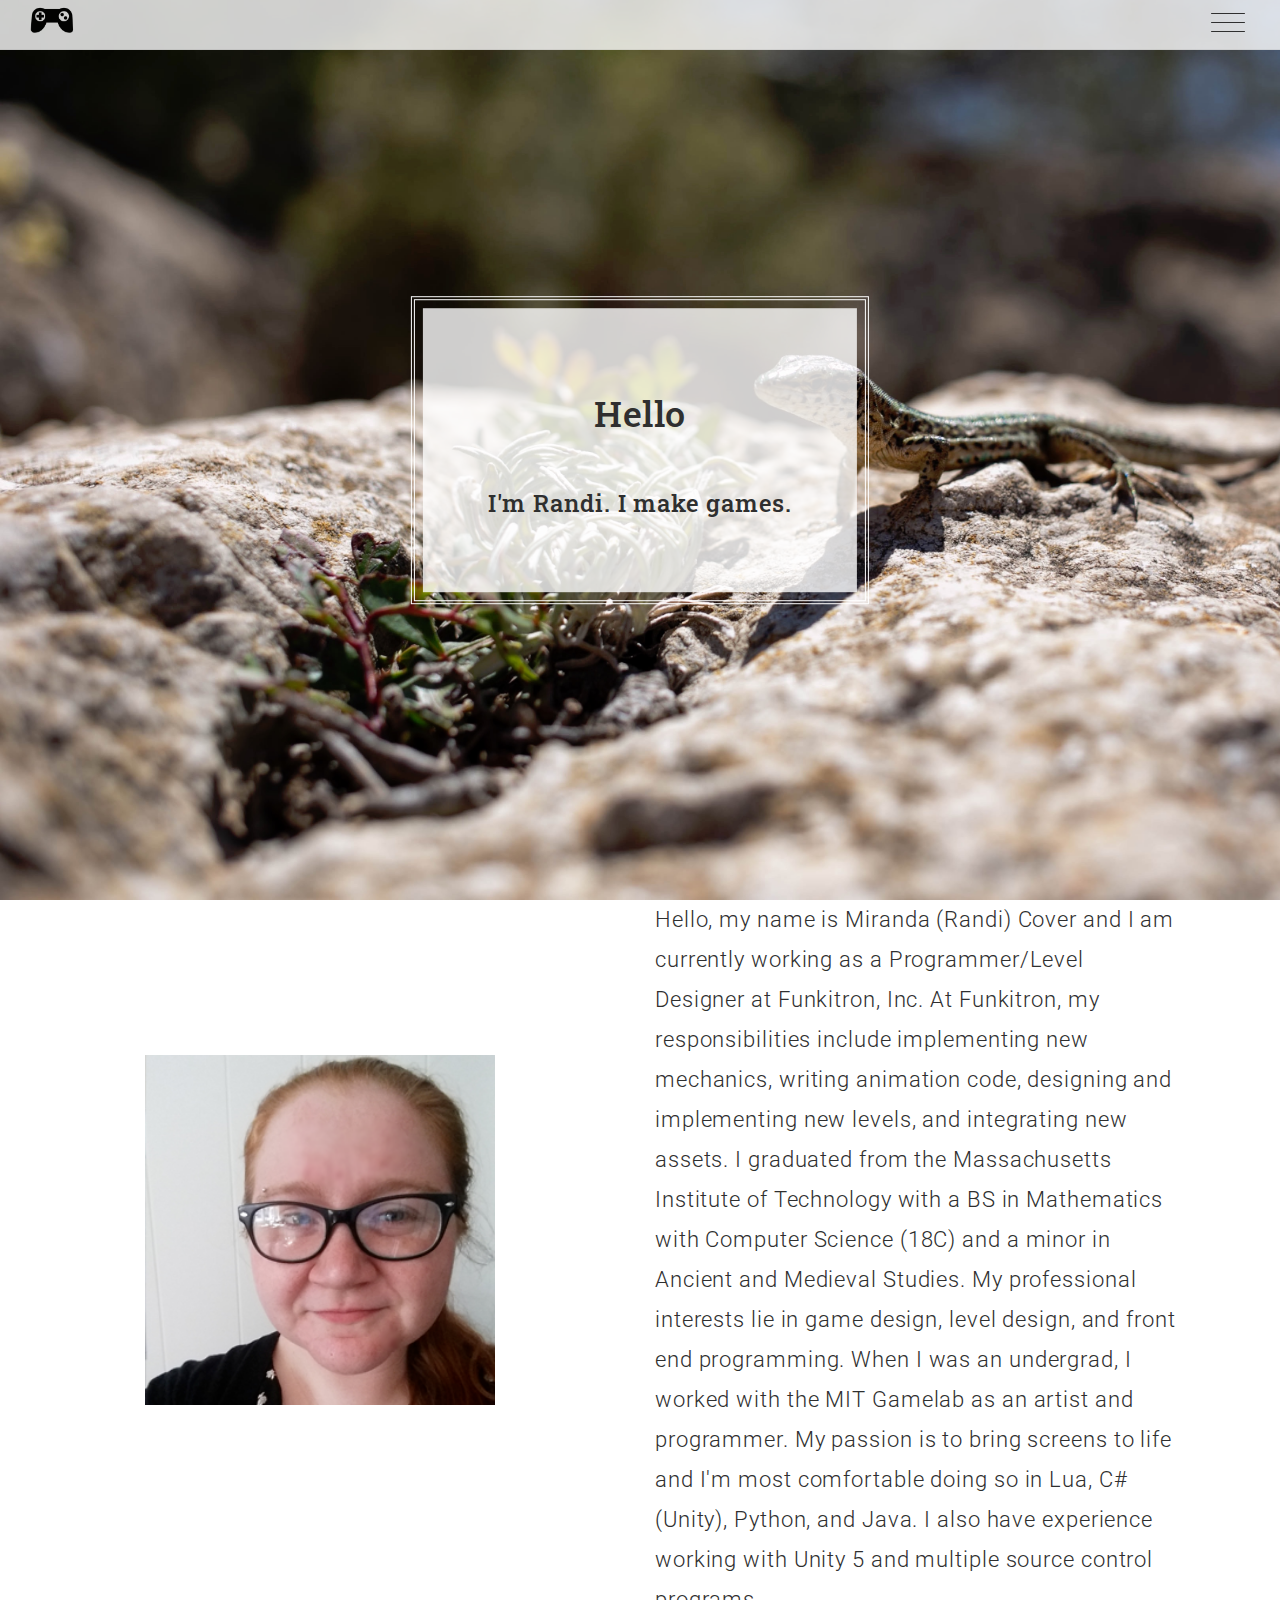
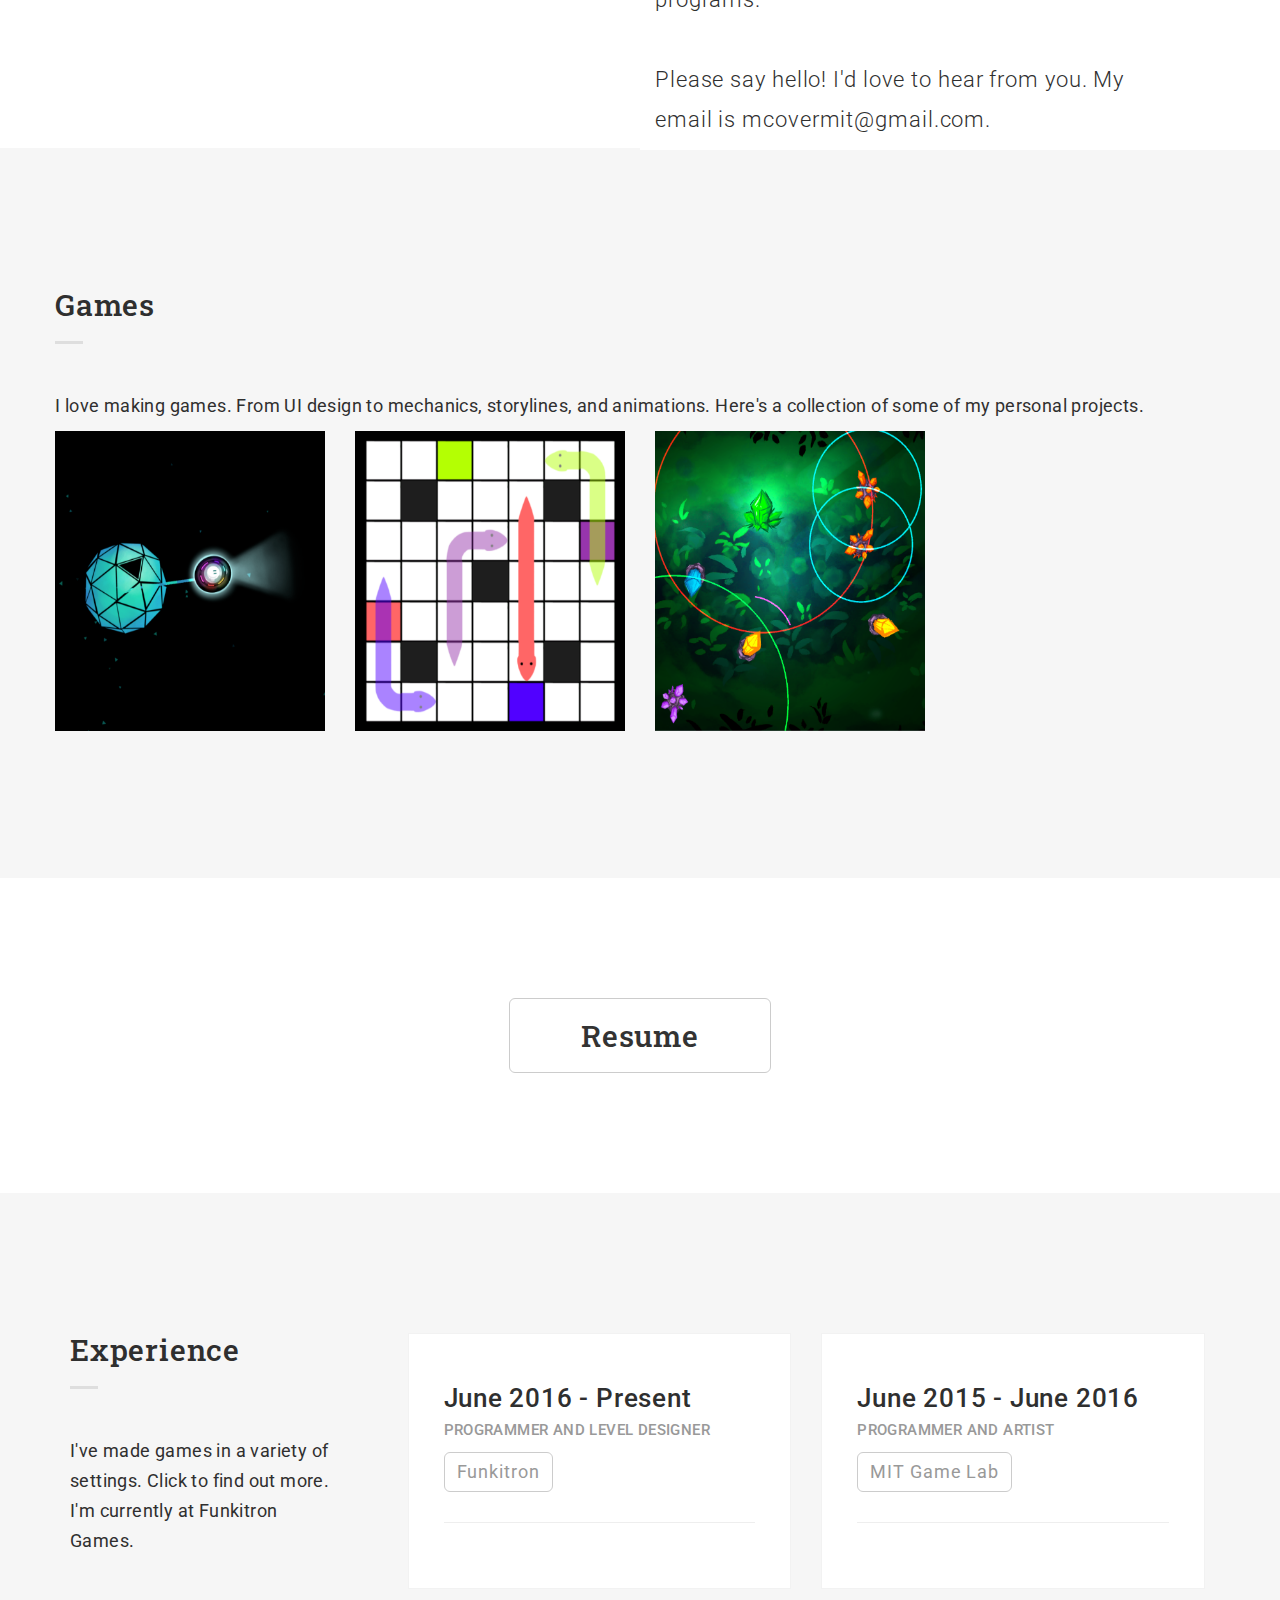
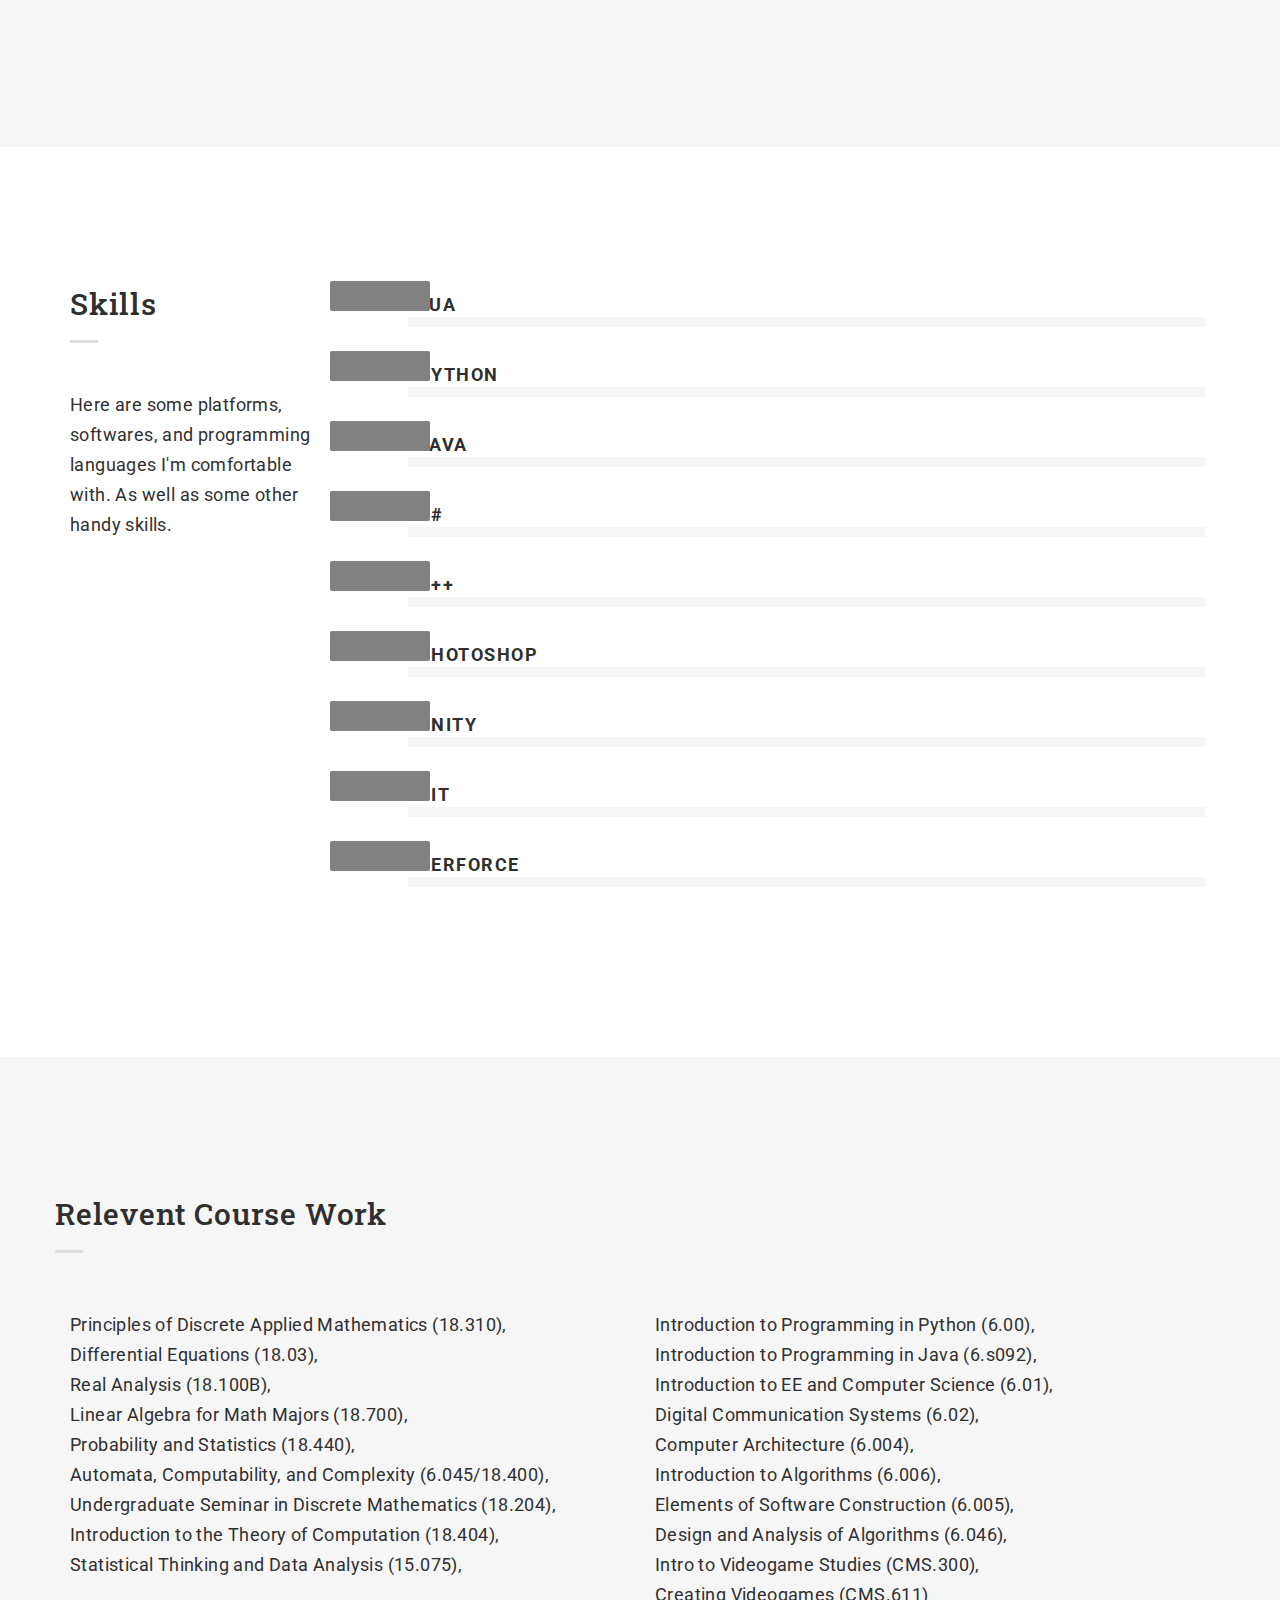
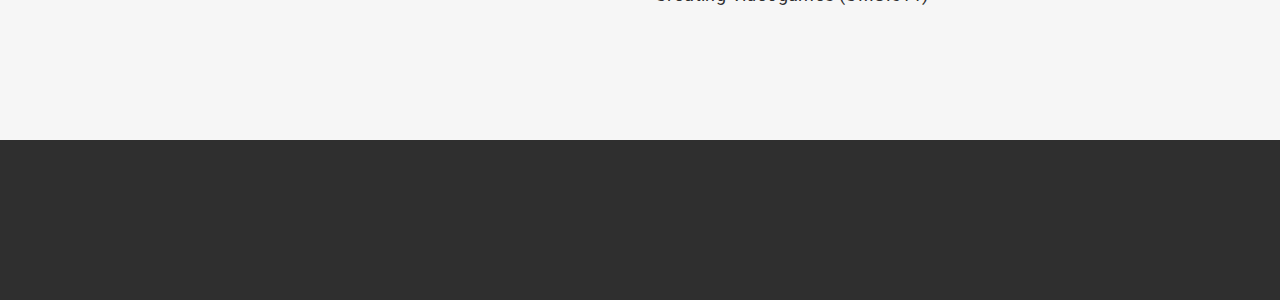
==== index.html @ ab2fb629 "added course work section" ====
<!DOCTYPE html>
<html lang="en">
<title>Miranda Cover</title>
<meta content="IE=edge" http-equiv="X-UA-Compatible">
<meta content="width=device-width, initial-scale=1" name="viewport">
<meta content="Bodo - Simple One Page Personal" name="description">
<meta content="BdgPixel" name="author">
<!--Fav-->
<link href="images/favicon.ico" rel="shortcut icon">

<!--styles-->
<link href="css/bootstrap.min.css" rel="stylesheet">
<link href="css/owl.carousel.css" rel="stylesheet">
<link href="css/owl.theme.css" rel="stylesheet">
<link href="css/magnific-popup.css" rel="stylesheet">
<link href="css/style.css" rel="stylesheet">
<link href="css/responsive.css" rel="stylesheet">

<!--fonts google-->
<link href='https://fonts.googleapis.com/css?family=Roboto+Slab:400,700' rel='stylesheet' type='text/css'>
<link href='https://fonts.googleapis.com/css?family=Roboto:400,300,500,700' rel='stylesheet' type='text/css'>


<!--[if lt IE 9]>
   <script type="text/javascript" src="js/html5shiv.min.js"></script>
   <![endif]-->
 </head>

 <body>

  <!--HEADER -->
  <div class="header">
    <div class="for-sticky">
      <!--LOGO-->
      <div class="col-md-2 col-xs-6 logo">
        <a href="index.html"><img alt="logo" class="logo-nav" src="images/logo.png"></a>
      </div>
      <!--/.LOGO END-->
    </div>
    <div class="menu-wrap">
      <nav class="menu">
        <div class="menu-list">
          <a data-scroll="" href="#home" class="active">
            Home</a>
            <a data-scroll="" href="#about">
              About</a>
              <a data-scroll="" href="#projects">
                Projects
              </a>
              <a data-scroll="" href="#resume">
                Resume</a>
                <a data-scroll="" href="#experience">
                  Experience</a>
                  <a data-scroll="" href="#skills">
                    Skills</a>
                    <a data-scroll="" href="#classes">
                    Courses</a>
                  </div>
                </nav>
                <button class="close-button" id="close-button">Close Menu</button>
              </div>
              <button class="menu-button" id="open-button">
                <span></span>
                <span></span>
                <span></span>
              </button><!--/.for-sticky-->
            </div>
            <!--/.HEADER END-->

            <!--CONTENT WRAP-->
            <div class="content-wrap">
              <!--CONTENT-->
              <div class="content">
                <!--HOME-->
                <section id="home">
                  <div class="container">
                    <div class="row">
                      <div class="wrap-hero-content">
                        <div class="hero-content">
                          <h1>Hello</h1>
                          <br>
                          <h3>I'm Randi. I make games.</h3>
                          <!-- <span class="typed"></span> -->
                        </div>
                      </div>
                    </div>
                  </div>
                </section>
                <!--/.HOME END-->

                <!--ABOUT-->
                <section id="about">

                  <div class="col-md-6 col-xs-12 no-pad">

                    <div class="bg-about vertical-container">
                      <img src="images/reza2.png" style="width:350px;height:350px;">
                    </div>

                  </div>
                  <div class="col-md-6 col-xs-12 white-col" style="padding-right: 100px">

                    <div class="bg-about vertical-container">
                      <p>Hello, my name is Miranda (Randi) Cover and I am currently working as a Programmer/Level Designer at Funkitron, Inc. At Funkitron, my responsibilities include implementing new mechanics, writing animation code, designing and implementing new levels, and integrating new assets.
                        I graduated from the Massachusetts Institute of Technology with a BS in Mathematics with Computer Science (18C) and a minor in Ancient and Medieval Studies. My professional interests lie in game design, level design, and front end programming.
                        When I was an undergrad, I worked with the MIT Gamelab as an artist and programmer. My passion is to bring screens to life and I'm most comfortable doing so in Lua, C# (Unity), Python, and Java. I also have experience working with Unity 5 and multiple source control programs.
                        <br> <br>
                        Please say hello! I'd love to hear from you.
                        My email is <a href="mailto:mcovermit@gmail.com?Subject=Hello%20again" target="_top">mcovermit@gmail.com</a>.</p>
                      </div>
                    </div>
                  </section>
                  <!--/.ABOUT END-->

                  <!--WORK-->
                  <section class="grey-bg mar-tm-10" id="projects">
                    <div class="container">
                      <div class="row">
                        <h3 class="title-small" style="font-size:30px;">
                          <span>Games</span>
                        </h3>
                        <p class="content-detail">
                          I love making games. From UI design to mechanics, storylines, and animations. Here's a collection
                          of some of my personal projects.
                        </p>
                      </div>
                      <div class="row">
                        <div class="row" align = "middle">
                          <div class="col-md-3"> <a href = "lygo.html"><img src="images/lygoThumbNail.png" style="width:300px;height:300px;"></a></div>
                          <div class="col-md-3"> <a href = "snakes.html" ><img src="images/snakesThumbNail.png" style="width:300px;height:300px;"></a></div>
                          <div class="col-md-3"><a href = "resonance.html"><img src="images/resoThumbNail.png" style="width:300px;height:300px;"></a></div>
                        </div>
                        <div class="row" align = "middle">
                          <br>
                        </div>
                      </div>
                    </div>
                  </section>
                  <!--/.WORK END-->

                  <!--SERVICES-->
                  <section class="white-bg" id="resume">
                    <div class="container">
                      <div class="row">
                        <div class="vertical-container">
                          <div class="col-md-3">
                            <a type="button" class="btn btn-default btn-lg btn-block" href="MirandaCover_Resume.pdf"><h3 class="title-small" style="margin-top:10px;font-size:30px;">Resume</h3></a>
                          </div>
                        </div>
                      </div>
                    </div>
                  </section>
                  <!--/.SERVICES END-->

                  <!--EMPLOYEMENT-->
                  <section class="grey-bg" id="experience">
                    <div class="container">
                      <div class="row">
                        <div class="col-md-3">
                          <h3 class="title-small" style="font-size:30px;">
                            <span>Experience</span>
                          </h3>
                          <p class="content-detail">
                            I've made games in a variety of settings. Click to find out more. I'm currently at Funkitron Games.
                          </p>
                        </div>
                        <div class="col-md-9 content-right">
                          <div class="row">
                            <ul class="listing-item">
                              <li>
                                <div class="col-md-6 col-sm-6">
                                  <a href="./funkitron.html">

                                    <div class="wrap-card">
                                      <div class="card">
                                        <h2 class="year">
                                          June 2016 - Present
                                        </h2>
                                        <p class="job">
                                          programmer and level designer
                                        </p>
                                        <p class="company">
                                          Funkitron
                                        </p>
                                        <hr>

                                      </div>

                                    </div>
                                  </a>

                                </div>
                              </li>

                              <li>
                                <div class="col-md-6 col-sm-6">

                                  <a href="./game-lab.html">
                                    <div class="wrap-card">
                                      <div class="card">
                                        <h2 class="year">
                                          June 2015 - June 2016
                                        </h2>
                                        <p class="job">
                                          programmer and artist
                                        </p>
                                        <p class="company">
                                          MIT Game Lab
                                        </p>
                                        <hr>

                                      </div>
                                    </div>
                                  </a>

                                </div>
                              </li>
                            </ul>

                          </div>
                        </div>
                      </div>
                    </div>
                  </section>
                  <!--/.EMPLOYEMENT END-->

                  <!--SKILLS-->
                  <section class="white-bg" id="skills">
                    <div class="container">
                      <div class="row">
                        <div class="col-md-3">
                          <h3 class="title-small" style="font-size:30px;">
                            <span>Skills</span>
                          </h3>
                          <p class="content-detail">
                            Here are some platforms, softwares, and programming languages I'm comfortable with. As well as some other handy skills.
                          </p>
                        </div>
                        <div class="col-md-9 content-right">
                          <!--SKILLST-->
                          <div class="skillst">
                            <div class="skillbar" data-percent="90%">
                              <div class="title head-sm">
                                LUA
                              </div>
                              <div class="count-bar">
                                <div class="count"></div>
                              </div>
                            </div>
                            <div class="skillbar" data-percent="90%">
                              <div class="title head-sm">
                                Python
                              </div>
                              <div class="count-bar">
                                <div class="count"></div>
                              </div>
                            </div>
                            <div class="skillbar" data-percent="70%">
                              <div class="title head-sm">
                                Java
                              </div>
                              <div class="count-bar">
                                <div class="count"></div>
                              </div>
                            </div>
                            <div class="skillbar" data-percent="70%">
                              <div class="title head-sm">
                                C#
                              </div>
                              <div class="count-bar">
                                <div class="count"></div>
                              </div>
                            </div>
                            <div class="skillbar" data-percent="50%">
                              <div class="title head-sm">
                                C++
                              </div>
                              <div class="count-bar">
                                <div class="count"></div>
                              </div>
                            </div>
                            <div class="skillbar" data-percent="50%">
                              <div class="title head-sm">
                                Photoshop
                              </div>
                              <div class="count-bar">
                                <div class="count"></div>
                              </div>
                            </div>
                            <div class="skillbar" data-percent="90%">
                              <div class="title head-sm">
                                Unity
                              </div>
                              <div class="count-bar">
                                <div class="count"></div>
                              </div>
                            </div>
                            <div class="skillbar" data-percent="60%">
                             <div class="title head-sm">
                               Git
                             </div>
                             <div class="count-bar">
                               <div class="count"></div>
                             </div>
                           </div>
                           <div class="skillbar" data-percent="80%">
                             <div class="title head-sm">
                               Perforce
                             </div>
                             <div class="count-bar">
                               <div class="count"></div>
                             </div>
                           </div>
                         </div>
                         <!--/.SKILLST END-->
                       </div>
                     </div>
                   </div>
                 </section>
                 <!--/.SKILLS END-->

                 <!--/.EDUCATION -->
                <section class="grey-bg mar-tm-10" id="classes">
                    <div class="container">
                      <div class="row">
                        

                        <h3 class="title-small" style="font-size:30px;">
                          <span>Relevent Course Work</span>
                        </h3>

                         <div class="col-md-6">
                        <p class="content-detail">
                          Principles of Discrete Applied Mathematics (18.310), 
                          <br>Differential Equations (18.03), 
                          <br>Real Analysis (18.100B), 
                          <br>Linear Algebra for Math Majors (18.700), 
                          <br>Probability and Statistics (18.440), 
                          <br>Automata, Computability, and Complexity (6.045/18.400),
                          <br>Undergraduate Seminar in Discrete Mathematics (18.204),
                          <br>Introduction to the Theory of Computation (18.404),
                          <br>Statistical Thinking and Data Analysis (15.075),
                          <br>
                        </p>
                      </div>
                        <div class="col-md-6">
                          <p class="content-detail">
                          Introduction to Programming in Python (6.00), 
                          <br>Introduction to Programming in Java (6.s092), 
                          <br>Introduction to EE and Computer Science (6.01), 
                          <br>Digital Communication Systems (6.02), 
                          <br>Computer Architecture (6.004), 
                          <br>Introduction to Algorithms (6.006),
                          <br>Elements of Software Construction (6.005), 
                          <br>Design and Analysis of Algorithms (6.046),
                          <br>Intro to Videogame Studies (CMS.300),
                          <br>Creating Videogames (CMS.611) 
                        </p>
                      </div>
                      </div>
                      
                      </div>
                  </section>
                 <!--/.EDUCATION END-->

                 <!--TESTIMONIAL-->
                         <!-- <section id="testimonial">
                           <div class="container">
                             <div class="row wrap-testimonial">
                               <div class="col-md-10 col-md-offset-1">
                                 <div class="owl-carousel">
                                   <div class="list-testimonial">
                                     <div class="content-testimonial">
                                       <h3 class="testi">
                                         “ Reza did a phenominal job setting up my a website for my product He performed the task very quickly and efficiently. We know we have the superior topical pain relief cream on the market and he has helped us communicate that message via the website he built from scratch. Thanks! ”
                                       </h3>
                                       <p class="people">
                                         Darin Cohen - Active10
                                       </p>
                                     </div>
                                   </div>
                                   <div class="list-testimonial">
                                     <div class="content-testimonial">
                                       <h3 class="testi">
                                         “ Another successful project working with Reza. He has great design skills, is very responsive and professional. Looking forward to the next opportunity to work together. ”
                                       </h3>
                                       <p class="people">
                                         Marko Milicevic
                                       </p>
                                     </div>
                                   </div>
                                   <div class="list-testimonial">
                                     <div class="content-testimonial">
                                       <h3 class="testi">
                                         “ Great designer! I like his sense of design, especially the color scheme. Quick turnaround. Look forward to work with him again. Thanks!! ”
                                       </h3>
                                       <p class="people">
                                         JK Thang
                                       </p>
                                     </div>
                                   </div>
                                 </div>
                               </div>
                             </div>
                           </div>
                           <div class="mask-testimonial"></div>
                         </section> -->
                         <!--/.TESTMONIAL END-->

                         <!-- BLOG-->
                         <!-- <section class="grey-bg" id="blog">

                       </section> -->
                       <!--/.BLOG END -->

                       <!--CONTACT-->
                         <!-- <section id="contact" class="white-bg">
                       </section> -->
                       <!--/.CONTACT END-->

                       <!--FOOTER-->
                       <footer>
                           <!-- <div class="footer-top">
                             <ul class="socials">
                               <li class="facebook">
                                 <a href="#" data-hover="Facebook">Facebook</a>
                               </li>
                               <li class="twitter">
                                 <a href="#" data-hover="Twitter">Twitter</a>
                               </li>
                               <li class="gplus">
                                 <a href="#" data-hover="Google +">Google +</a>
                               </li>
                             </ul>
                           </div> -->

                           <div class="footer-bottom">
                             <div class="container">
                               <!-- <div class="row">
                                 <a href="https://dcrazed.com/"><img src="images/logo-bottom.png" alt="crafted with love" class="center-block" /></a>
                               </div> -->
                             </div>
                           </div>
                         </footer>
                         <!--/.FOOTER-END-->

                         <!--/.CONTENT END-->
                       </div>
                       <!--/.CONTENT-WRAP END-->
                     </div>


                     <script src="js/jquery-1.9.1.min.js" type="text/javascript"></script>
                     <script src="js/jquery.appear.js" type="text/javascript"></script>
                     <script src="js/bootstrap.min.js" type="text/javascript"></script>
                     <script src="js/classie.js" type="text/javascript"></script>
                     <script src="js/owl.carousel.min.js" type="text/javascript"></script>
                     <script src="js/jquery.magnific-popup.min.js" type="text/javascript"></script>
                     <script src="js/masonry.pkgd.min.js" type="text/javascript"></script>
                     <script src="js/masonry.js" type="text/javascript"></script>
                     <script src="js/smooth-scroll.min.js" type="text/javascript"></script>
                     <script src="js/typed.js" type="text/javascript"></script>
                     <script src="js/main.js" type="text/javascript"></script>
                   </body>
                   </html>
---- css/style.css ----
/*
Template Name: Bodo - Simple One Page Personal
Author: BdgPixel
Author URI:  http://themeforest.net/user/BdgPixel
*/
/* -----------------------------------------------------------
TABLE OF CONTENTS:
--------------------------------------------------------------
1) General
2) Page Loader
3) Helper
4) Header
5) Typography
6) Hero
7) Sections
 7.a) portfolio
 7.b) service
 7.c) experience
 7.d) testimonial
 7.e) blog
 7.f) about
 7.g) contact
 7.h) footer
8) Components
 8.a) skills


-------------------------------------------------------------

------------------------------------------------------------*/
/*-----------------------------------------1) General--------------------------------------------------*/
@font-face {
  font-family: 'Glyphter';
  src: url('../fonts/Glyphter.eot');
  src: url('../fonts/Glyphter?#iefix') format('embedded-opentype'), url('../fonts/Glyphter.woff') format('woff'), url('../fonts/Glyphter.ttf') format('truetype'), url('../fonts/Glyphter.svg#Glyphter') format('svg');
  font-weight: normal;
  font-style: normal;
}
*,
*:after,
*:before {
  -webkit-box-sizing: border-box;
  -moz-box-sizing: border-box;
  -ms-box-sizing: border-box;
  box-sizing: border-box;
}
body,
html {
  left: 0;
  top: 0;
  margin: 0px;
  padding: 0px;
  overflow-x: hidden;
  font-family: 'Roboto', sans-serif;
  height: 100%;
  width: 100%;
}
body {
  color: #2f2f2f;
  font-size: 16px;
  line-height: 1.7;
  background-color: #fff;
}
a {
  color: #2f2f2f;
  text-decoration: none;
  transition: ease .6s;
  -webkit-transition: ease .6s;
  -moz-transition: ease .6s;
  -o-transition: ease .6s;
  -ms-transition: ease .6s;
}
a:hover {
  text-decoration: none;
  color: #818181;
}
a:focus {
  outline: none;
  color: #999999;
  text-decoration: none;
}
iframe {
  border: none;
  width: 100%;
}
img { max-width: 100%; }
*:focus {
  outline: none;
}

/*----------------------------------------- 2) Preloader --------------------------------------------------*/
#preloader {
  position: fixed;
  top: 0;
  left: 0;
  right: 0;
  bottom: 0;
  background-color: #fff;
  z-index: 999999;
}
#status {
  width: 200px;
  height: 200px;
  position: absolute;
  left: 50%;
  top: 50%;
  background-image: url(../images/loader.gif);
  background-repeat: no-repeat;
  background-position: center center;
  text-align: center;
  margin: -40px 0 0 -100px;
}
#status img {
  text-align: center;
  margin-top: -80px;
}

/*----------------------------------------- 3) Helper --------------------------------------------------*/
.no-pad {padding: 0 !important; margin: 0 !important;}
.pad-80 {padding-top: 80px;}
.mar-t-50{margin-top: 50px !important;}
.mar-tm-10{ margin-top: -10px;}

.white-col{
  background: #ffffff;
  padding: none;
}

/*---- span -----*/
.title-small span { position: relative;}
.title-small span:after {
  content: "";
  position: absolute;
  bottom: -20px;
  height: 3px;
  background: #DEDEDE;
  width: 28px;
  left: 0;
}
.title-small-center span {position: relative;}
.title-small-center span:after {
  content: "";
  display: block;
  margin: 0 auto;
  margin-top: 20px;
  height: 3px;
  background: #DEDEDE;
  width: 28px;
  left: 0;
}
/*----- background ------*/
.grey-bg {
  background: #f6f6f6;
  padding: 120px 0;
  display: block;
}
.white-bg {
  background: #ffffff;
  padding: 120px 0;
  display: block;
}
/*-------- content --------*/
.content-detail {
  font-weight: 400;
  margin-top: 70px;
  line-height: 30px;
  font-size: 18px;
  letter-spacing: 0.4px;
}
.content-details {
  font-weight: 400;
  margin-top: 40px;
  line-height: 30px;
  font-size: 14px;
}
.pad-bottom {
  padding-bottom: 80px;
}
.text-detail {
  margin-top: 30px;
  color: #5f5f5f;
}

.listing-item{
  list-style: none;
  display: inline-block;
  width: 100%;
  padding: 0;
  margin: 0;
}

/*----------------------------------------- 4) Header --------------------------------------------------*/
.header {
  width: 100%;
  z-index: 9999;
}
.for-sticky {
  position: fixed;
  z-index: -1;
  bottom: 0;
  width: 100%;
  height: 50px;
  opacity: 0.8;
  z-index: 1;
  top: 0;
  left: 0;
  border-bottom: 1px solid #f1f1f1;
  display: block;
  padding: 0px 15px 5px 15px;
  background: #ffffff;
  -webkit-transition: all 0.3s;
  -moz-transition: all 0.3s;
  -ms-transition: all 0.3s;
  -o-transition: all 0.3s;
  transition: all 0.3s;
}
.logo-nav {
  padding: 6px 0 10px 0;
  -webkit-transition: all 0.3s;
  -moz-transition: all 0.3s;
  -ms-transition: all 0.3s;
  -o-transition: all 0.3s;
  transition: all 0.3s;
  width: 45px;
  display: block;
}
.opacity-nav {
  opacity: 0.8;
  z-index: 2;
}
/*----------- panel ----------*/
.content-wrap {
  -webkit-overflow-scrolling: touch;
  height: 100%;
  width: 100%;
}
.content {
  position: absolute;
  width: 100%;
  height: 100%;
}
.content::before {
  position: fixed;
  top: 0;
  left: 0;
  z-index: 10;
  width: 100%;
  height: 100%;
  background: rgba(0, 0, 0, 0.3);
  content: '';
  opacity: 0;
  -webkit-transform: translate3d(100%, 0, 0);
  transform: translate3d(100%, 0, 0);
  -webkit-transition: opacity 0.4s, -webkit-transform 0s 0.4s;
  transition: opacity 0.4s, transform 0s 0.4s;
  -webkit-transition-timing-function: cubic-bezier(0.7, 0, 0.3, 1);
  transition-timing-function: cubic-bezier(0.7, 0, 0.3, 1);
}
/* Menu Button */
.menu-button {
  width: 34px;
  height: 45px;
  position: fixed;
  right: 0;
  margin-top: 13px;
  margin-right: 35px;
  z-index: 1000;
  padding: 0;
  cursor: pointer;
  background: transparent;
  border: none;
}
.menu-button span {
  display: block;
  position: absolute;
  height: 1px;
  width: 100%;
  background: #2f2f2f;
  border-radius: 9px;
  opacity: 1;
  left: 0;
}
.menu-button span:nth-child(1) {top: 0px;}

.menu-button span:nth-child(2) {top: 9px;}

.menu-button span:nth-child(3) {top: 18px;}
.menu-button:hover {opacity: 0.6;}
/* Close Button */
.close-button {
  width: 1em;
  height: 1em;
  position: absolute;
  right: 1em;
  top: 1em;
  overflow: hidden;
  text-indent: 1em;
  font-size: 0.75em;
  border: none;
  background: transparent;
  color: transparent;
}
.close-button::before,
.close-button::after {
  content: '';
  position: absolute;
  width: 3px;
  height: 100%;
  top: 0;
  left: 50%;
  background: #bdc3c7;
}
.close-button::before {
  -webkit-transform: rotate(45deg);
  transform: rotate(45deg);
}
.close-button::after {
  -webkit-transform: rotate(-45deg);
  transform: rotate(-45deg);
}
/* Menu */
.menu-wrap {
  position: fixed;
  z-index: 1001;
  width: 300px;
  height: 100%;
  right: 0;
  float: right;
  background: #2f2f2f;
  padding: 2.5em 1.5em 0;
  -webkit-transform: translate3d(300px, 0, 0);
  transform: translate3d(300px, 0, 0);
  -webkit-transition: -webkit-transform 0.4s;
  transition: transform 0.4s;
  -webkit-transition-timing-function: cubic-bezier(0.7, 0, 0.3, 1);
  transition-timing-function: cubic-bezier(0.7, 0, 0.3, 1);
}
.menu,
.menu-list {
  height: 100%;     
  overflow-x: hidden;
  overflow: hidden !important;
}
.menu-list {
  -webkit-transform: translate3d(0, 100%, 0);
  transform: translate3d(0, 100%, 0);
}
.menu-list a {
  display: block;
  padding: 1em 0;
  margin: 10px 10px 10px 20px;
  justify-content: center; 
  align-text:center; 
  font-size:20px;
  -webkit-transform: translate3d(0, 500px, 0);
  transform: translate3d(0, 500px, 0);
  color: #a5a5a5;
  position: relative;
}

.menu-list a:hover, .menu-list a:active span {color: #ffffff;}
.menu-list,
.menu-list a {
  -webkit-transition: -webkit-transform 0s 0.4s;
  transition: transform 0s 0.4s;
  -webkit-transition-timing-function: cubic-bezier(0.7, 0, 0.3, 1);
  transition-timing-function: cubic-bezier(0.7, 0, 0.3, 1);
}
.menu a:nth-child(2) {
  -webkit-transform: translate3d(0, 1000px, 0);
  transform: translate3d(0, 1000px, 0);
}
.menu-list a:nth-child(3) {
  -webkit-transform: translate3d(0, 1500px, 0);
  transform: translate3d(0, 1500px, 0);
}
.menu-list a:nth-child(4) {
  -webkit-transform: translate3d(0, 2000px, 0);
  transform: translate3d(0, 2000px, 0);
}
.menu-list a:nth-child(5) {
  -webkit-transform: translate3d(0, 2500px, 0);
  transform: translate3d(0, 2500px, 0);
}
.menu-list a:nth-child(6) {
  -webkit-transform: translate3d(0, 3000px, 0);
  transform: translate3d(0, 3000px, 0);
}
.menu-list a span:nth-last-child(1){
  margin-bottom: 100px;
}
.menu-list a.active {
  color: #ffffff !important;
}
.menu-list a.active span:before{
  width: 100%;
}

/* Shown menu */
.show-menu .menu-wrap {
  -webkit-transform: translate3d(0, 0, 0);
  transform: translate3d(0, 0, 0);
  -webkit-transition: -webkit-transform 0.8s;
  transition: transform 0.8s;
  -webkit-transition-timing-function: cubic-bezier(0.7, 0, 0.3, 1);
  transition-timing-function: cubic-bezier(0.7, 0, 0.3, 1);
}
.show-menu .menu-list,
.show-menu .menu-list a {
  -webkit-transform: translate3d(0, 0, 0);
  transform: translate3d(0, 0, 0);
  -webkit-transition: -webkit-transform 0.8s;
  transition: transform 0.8s;
  -webkit-transition-timing-function: cubic-bezier(0.7, 0, 0.3, 1);
  transition-timing-function: cubic-bezier(0.7, 0, 0.3, 1);
}
.show-menu .menu-list a {
  -webkit-transition-duration: 0.9s;
  transition-duration: 0.9s;
}
.show-menu .content::before {
  opacity: 1;
  -webkit-transition: opacity 0.8s;
  transition: opacity 0.8s;
  -webkit-transition-timing-function: cubic-bezier(0.7, 0, 0.3, 1);
  transition-timing-function: cubic-bezier(0.7, 0, 0.3, 1);
  -webkit-transform: translate3d(0, 0, 0);
  transform: translate3d(0, 0, 0);
}

/*----------------------------------------- 5) Typography --------------------------------------------------*/
h1,
h2,
h3,
h4,
h5 {
  letter-spacing: 0.8px;
  font-family: 'Roboto Slab', serif;
}
p {
  letter-spacing: 0.9px;
  font-size: 22px;
  line-height: 40px;
  font-weight: 300;
}
#home h1 {
  line-height: 40px;
  letter-spacing: 0.6px;
}
#home .typed {
  font-weight: 400;
  font-size: 16px;
  line-height: 26px;
  letter-spacing: 1.5px;
  margin: 0 auto;
  opacity: 0.6;
}
.year {
  font-size: 26px;
  font-weight: 500;
  margin-bottom: 10px;
  font-family: 'Roboto', sans-serif;
}
.job {
  font-size: 15px;
  font-weight: 500;
  line-height: 14px;
  letter-spacing: 0.4px;
  text-transform: uppercase;
  color: #999999;
}
.company {
  font-size: 18px;
  line-height: 18px;
  border: 1px solid #cccccc;
  color: #999999;
  padding:10px 12px;
  border-radius: 6px;
  display: inline-block;
  margin-top: 5px;
  font-weight: 400;

}

/*----------------------------------------- 6) Hero --------------------------------------------------*/
#home {
  background: url('../images/hero1.jpeg');
  -webkit-background-size: cover;
  -moz-background-size: cover;
  -o-background-size: cover;
  background-size: cover;
  min-width: 100%;
  min-height: 100%;
  height: 100%;
  width: 100%;
  display: block;
}
.wrap-hero-content{
  width: 100%;
  height: 100%;
  position: absolute;
  top: 0;
  left: 0;
}
.hero-content{
  position: absolute;
  text-align: center;
  min-width: 300px;
  left: 50%;
  top: 50%;
  padding: 65px;
  background: rgba(255, 255, 255, 0.8);
  outline: 4px double #FFFFFF;
  outline-offset: 8px;
  -webkit-transform: translateX(-50%) translateY(-50%);
  transform: translateX(-50%) translateY(-50%);
}

/*mouse*/
.mouse-icon {
  position: absolute;
  border: 2px solid #2f2f2f;
  background: #ffffff;
  opacity: 0.8;
  border-radius: 13px;
  height: 40px;
  width: 30px;
  margin: 0 auto;
  display: block;
  left: 0;
  right: 0;
  bottom: 30px;
  z-index: 100;
}

.mouse-icon .scroll {
  -webkit-animation-name: scrolling;
  -webkit-animation-duration: 1s;
  -webkit-animation-timing-function: linear;
  -webkit-animation-delay: 0s;
  -webkit-animation-iteration-count: infinite;
  -webkit-animation-play-state: running;
  animation-name: scrolling;
  animation-duration: 1s;
  animation-timing-function: linear;
  animation-delay: 0s;
  animation-iteration-count: infinite;
  animation-play-state: running;
}
.mouse-icon .scroll {
  position: relative;
  border-radius: 10px;
  background: #2f2f2f;
  width: 4px;
  height: 8px;
  top: 4px;
  margin-left: auto;
  margin-right: auto;
}

@-webkit-keyframes scrolling  {
  0%   { top:2px;  opacity: 0;}
  30%  { top:8px; opacity: 1;}
  100% { top:16px; opacity: 0;}
}

@keyframes scrolling  {
  0%   { top:2px;  opacity: 0;}
  30%  { top:8px; opacity: 1;}
  100% { top:16px; opacity: 0;}
}


/*----- typed effect ---*/
.typed-cursor{ opacity: 0;}


/*----------------------------------------- 7) Sections --------------------------------------------------*/
/*---------- a. portfolio -----------*/
ul.portfolio-image {
  list-style: none;
  position: relative;
  width: 100%;
  padding: 0;
  margin: 0;
}
ul.portfolio-image li {
  float: left;
  display: block;
  list-style: none;
  position: relative;
  display: inline-block;
  overflow: hidden;
  padding-top: 46%;
}
ul.portfolio-image li:hover {
  cursor: pointer;
}
ul.portfolio-image li:hover img {
  -webkit-filter: grayscale(20%);
  transform: scale(1.15);
}
ul.portfolio-image li:hover .image-bg {opacity: 1;}
ul.portfolio-image li:hover .description-wrap {
  background: rgba(186, 186, 186, 0.6);
}
ul.portfolio-image li img {
  position: absolute;
  width: 100%;
  height: 100%;
  left: 0;
  top: 0;
  -webkit-filter: grayscale(100%);
  transition: filter, transform, 0.5s;
}
ul.portfolio-image li .decription-wrap {
  position: absolute;
  width: 100%;
  height: 100%;
  top: 0;
  left: 0;
  background: rgba(242, 242, 242, 0.4);
  padding: 20px;
  transition: background, 0.5s;
}
ul.portfolio-image li .image-bg {
  color: #2f2f2f;
  background: #ffffff;
  background: rgba(255, 255, 255, 0.9);
  font-size: 14px;
  text-transform: uppercase;
  width: 100%;
  height: 100%;
  display: inline-block;
  -ms-transform: translate(-50%, -50%); /* IE 9 */
  -webkit-transform: translate(-50%, -50%); /* Chrome, Safari, Opera */
  transform: translate(-50%, -50%);
  top: 50%;
  left: 50%;
  padding: 10px 0;
  position: relative;
  margin: 0 auto;
  text-align: center;
  opacity: 0;
  transition: opacity, 0.5s;
  letter-spacing: 1.5px;
  font-weight: 300;
  color: transparent;
}
ul.portfolio-image li .desc{
  position: absolute;
  z-index: 1;
  top: 45%;
  left: 0;
  display: table-cell;
  right: 0;
  text-align: center;
  color: #2f2f2f;
  font-size: 14px;
  font-weight: 700;
}


/*---------- b. service -----------*/
.icon-use {
  font-family: 'Glyphter';
  font-size: 30px;
  line-height: 20px;
  color: #818181;
  margin: 0;
}
.head-sm {
  font-size: 13px;
  letter-spacing: 1.5px;
  text-transform: uppercase;
  margin-top: 10px;
  margin-bottom: 20px;
  font-family: 'Roboto', sans-serif;
  font-weight: 700;
}
.text-grey {
  color: #434343;
  line-height: 26px;
  margin-bottom: 60px;
}
/*---------- c. experience -----------*/
.wrap-card {
  position: relative;
  box-shadow: 0px 0px 0px #818181;
  transition: all 0.2s ease 0s;
  -webkit-transform: translateY(0px) translateX(0px);
}
.wrap-card:before,
.wrap-card:after {
  display: inline-block;
  position: absolute;
  content: " ";
  width: 100%;
  height: 3px;
  background: #818181;
  -webkit-transform: scaleX(0);
  transition: all 0.2s ease;
}
.wrap-card:before {
  top: 0;
  left: 0;
  -webkit-transform-origin: 0 0;
}
.wrap-card:after {
  bottom: 0;
  left: 0;
  -webkit-transform-origin: 100% 0;
}
.wrap-card:hover {
  box-shadow: 20px 20px 0px #818181;
  -webkit-transform: translateY(-10px) translateX(-10px);
  transition: all 0.2s ease 0.4s;
}
.wrap-card:hover:after,
.wrap-card:hover:before {
  -webkit-transform: scaleX(1);
}
.card {
  background: #ffffff;
  padding: 30px 35px 45px 35px;
  margin-bottom: 30px;
  border: 1px solid rgba(129, 129, 129, 0.1);
}
.card:before,
.card:after {
  display: inline-block;
  position: absolute;
  content: " ";
  width: 3px;
  height: 100%;
  background: #818181;
  -webkit-transform: scaleY(0);
  transition: all 0.2s ease 0.2s;
}
.card:before {
  top: 0;
  left: 0;
  -webkit-transform-origin: 0 100%;
}
.card:after {
  top: 0;
  right: 0;
  -webkit-transform-origin: 0 0;
}
.card:hover:after,
.card:hover:before {
  -webkit-transform: scaleY(1);
}
/*---------- d. testimonial -----------*/
#testimonial {
  background-image: url(../images/testimonial-bg.jpg);
  -webkit-background-size: cover;
  -moz-background-size: cover;
  -o-background-size: cover;
  background-size: cover;
  background-repeat: no-repeat;
  position: relative;
  padding: 0;
  margin: 0;
  width: 100%;
  height: 550px;
}
.list-testimonial {
  display: block;
  width: 100%;
}
.list-testimonial .content-testimonial {
  text-align: center;
  color: #ffffff;
}
.list-testimonial .content-testimonial .testi {
  font-size: 16px;
  line-height: 46px;
  letter-spacing: 2px;
}
.list-testimonial .content-testimonial .people {
  font-size: 14px;
  margin-top: 30px;
  letter-spacing: 2px;
  color: #B7B7B7;
  font-weight: 700;
}
.mask-testimonial{
  background-color: rgba(47, 47, 47, 0.7);
  height: 100%;
  left: 0;
  position: absolute;
  top: 0;
  width: 100%;
}
.wrap-testimonial{
  z-index: 1;
  position: relative;
}
/*-------------- e. blog -------------*/
.grid {margin-top: 60px;}
.grid:after {
  content: '';
  display: block;
  clear: both;
}
.grid-item {
  width: 33.333%;
  float: left;
  top: 0px;
  left: 0px;
  overflow: hidden;
  min-height: 1px;
  padding-right: 15px;
  padding-left: 15px;
  margin-bottom: 30px;
}
.grid-item .wrap-article {
  border: 1px solid rgba(129, 129, 129, 0.1);
  background: #ffffff;
  padding: 30px 20px;
}
.grid-item .wrap-article img {
  text-align: center;
  display: block;
  margin: 0 auto;
}
.grid-item .wrap-article .img-circle {
  width: 133px;
  height: 133px;
}
.grid-item .wrap-article .fancy {
  line-height: 0.5;
  text-align: center;
  font-size: 16px;
  margin-top: 40px;
  color: #818181;
}
.grid-item .wrap-article .fancy span {
  display: inline-block;
  position: relative;
}
.grid-item .wrap-article .fancy span:before,
.grid-item .wrap-article .fancy span:after {
  content: "";
  margin-top: 1px;
  position: absolute;
  height: 5px;
  border-top: 1px solid #dedede;
  top: 0;
  width: 60%;
}
.grid-item .wrap-article .fancy span:before {
  right: 100%;
  margin-right: 5px;
}
.grid-item .wrap-article .fancy span:after {
  left: 100%;
  margin-left: 5px;
}
.grid-item .wrap-article .title {
  font-size: 16px;
  padding: 0 10px 0 10px;
  text-align: center;
  letter-spacing: 0.1;
  line-height: 26px;
  text-transform: uppercase;
  font-weight: 700;
}
.grid-item .wrap-article .title:after {
  content: "";
  display: block;
  margin: 0 auto;
  bottom: -20px;
  height: 1px;
  background: #dedede;
  width: 48px;
  left: 0;
  margin-top: 30px;
}
.grid-item .wrap-article .content-blog {
  margin-top: 30px;
  padding: 0 10px 0 10px;
  text-align: justify;
  color: #5f5f5f;
}
/*---------- f. quote -----------*/
#about{
  min-height: 650px;
  display: inline-block;
  width: 100%;
}
.bg-about {
  background: url('../images/reza.jpg');
  -webkit-background-size: cover;
  -moz-background-size: cover;
  -o-background-size: cover;
  background-size: cover;
  background-repeat: no-repeat;
  position: relative;
  padding: 0;
  margin: 0;
  min-height: 660px;
  width: 100%;
  height: 100%;
  float: left;
}
.wrap-about {
  height: 100%;
  width: 100%;
  position: relative;
  display: block;
  min-height: 480px;
}
.wrap-about .w-content{
  position: absolute;
  left: 50%;
  top: 50%;
  transform: translateX(-50%) translateY(-50%);
  -webkit-transform: translateX(-50%) translateY(-50%);
  -moz-transform: translateX(-50%) translateY(-50%);
  -ms-transform: translateX(-50%); 
}

.wrap-about .w-content td{
  font-size: 13px;
  font-weight: 300;
}
.wrap-about .w-content td.title{
  padding-right: 10px;
  font-weight: 500;
}
.wrap-about .w-content td.break{
  padding-right: 15px;
}
.wrap-about .w-content tr{
  height: 35px;
}
.wrap-about .head-about {
  font-size: 13px;
  line-height: 34px;
  letter-spacing: 0.5px;
  font-weight: 300;
}
.wrap-about .name {
  margin: 40px 0 20px 0;
  font-size: 14px;
}
/*---------- g. contact -----------*/
#contact {padding: 120px 0 200px 0;}
#contact form {
  margin-top: 25px;
}
#contact .slider-masks {
  background-color: rgba(129, 129, 129, 0.7);
  height: 100%;
  left: 0;
  position: absolute;
  top: 0;
  width: 100%;
}
#contact .group {
  position: relative;
  margin-bottom: 65px;
}
#contact input,
#contact textarea {
  font-size: 13px;
  padding: 10px 10px 10px 5px;
  display: block;
  width: 100%;
  border: none;
  border-bottom: 1px solid #2b2b2b;
  background: transparent;
  color: #969696;
  font-size: 13px;
}
#contact input:focus,
#contact textarea:focus {
  outline: none;
  border-bottom: none;
}
#contact label {
  color: #2b2b2b;
  font-size: 14px;
  font-weight: normal;
  position: absolute;
  pointer-events: none;
  left: 5px;
  top: 10px;
  transition: 0.2s ease all;
  -moz-transition: 0.2s ease all;
  -webkit-transition: 0.2s ease all;
}
#contact input:focus ~ label,
#contact input:valid ~ label,
#contact textarea:focus ~ label,
#contact textarea:valid ~ label {
  top: -25px;
  font-size: 12px;
  color: #818181;
}
#contact .bar {
  position: relative;
  display: block;
  width: 100%;
}
#contact .bar:before,
#contact .bar:after {
  content: '';
  height: 2px;
  width: 0;
  bottom: 1px;
  position: absolute;
  background: #818181;
  transition: 0.2s ease all;
  -moz-transition: 0.2s ease all;
  -webkit-transition: 0.2s ease all;
}
#contact .bar:before {
  left: 50%;
}
#contact .bar:after {
  right: 50%;
}
#contact input:focus ~ .bar:before,
#contact input:focus ~ .bar:after,
#contact textarea:focus ~ .bar:after,
#contact textarea:focus ~ .bar:before {
  width: 50%;
}
#contact .highlight {
  position: absolute;
  height: 60%;
  width: 100%;
  top: 25%;
  left: 0;
  pointer-events: none;
  opacity: 0.5;
}
#contact input:focus ~ .highlight,
#contact textarea:focus ~ .highlight {
  -webkit-animation: inputHighlighter 0.3s ease;
  -moz-animation: inputHighlighter 0.3s ease;
  animation: inputHighlighter 0.3s ease;
}
#contact input[type=submit] {
  border: 1px solid #2b2b2b !important;
  color: #2b2b2b;
  padding: 10px;
  font-weight: 700;
  letter-spacing: 0.9px;
  text-transform: uppercase;
  transition: 0.2s ease all;
  -moz-transition: 0.2s ease all;
  -webkit-transition: 0.2s ease all;
}
#contact input[type=submit]:hover {
  background: #2b2b2b;
  color: #ffffff;
}
@-webkit-keyframes inputHighlighter {
  from {
    background: #5264AE;
  }
  to {
    width: 0;
    background: transparent;
  }
}
@-moz-keyframes inputHighlighter {
  from {
    background: #818181;
  }
  to {
    width: 0;
    background: transparent;
  }
}
@keyframes inputHighlighter {
  from {
    background: #818181;
  }
  to {
    width: 0;
    background: transparent;
  }
}
/*-------------- h. footer ------------------*/
.footer-top{
  width: 100%;
  text-align: center;
  color: #cccccc;
  display: table;
}

.socials{
  width: 100%;
  margin: 0;
  padding: 0;
}

.socials * {
  box-sizing: border-box;
  -webkit-transition: all 0.35s ease;
  transition: all 0.35s ease;
}

.socials li {
  display: inline-block;
  list-style: outside none none;
  float: left;
  overflow: hidden;
  width: 33.33333%;
  font-size: 13px;
}

.socials a {
  padding: 0.3em 0.8em;
  color: rgba(255, 255, 255, 0.7);
  position: relative;
  display: inline-block;
  letter-spacing: 1px;
  margin: 0;
  text-decoration: none;
  padding: 25px 0;
  width: 100%;
}

.socials a:before,
.socials a:after {
  position: absolute;
  -webkit-transition: all 0.35s ease;
  transition: all 0.35s ease;
}

.socials a:before {
  bottom: 100%;
  display: block;
  height: 3px;
  width: 100%;
  content: "";
}

.socials a:after {
  padding: 0.3em 0.8em;
  position: absolute;
  bottom: 100%;
  left: 0;
  content: attr(data-hover);
  color: white;
  white-space: nowrap;
  width: 100%;
  padding: 25px 0;
}

.socials li:hover a,
.socials .current a {
  transform: translateY(100%);
}

.facebook{
  background: #969696;
  /*padding: 20px 0;*/
}
.facebook a:after{
  background-color: #527bbb;
}
.twitter{
  background: #ABABAB;
}
.twitter a:after{
  background-color: #77ccf1;
}
.gplus{
  background: #d8d8d8;
}
.gplus a:after{
  background: #dd4b39;
}

.footer-bottom{
  width: 100%;
  background: #2f2f2f;
  padding: 80px 0;
  color: #636363;
}


/*----------------------------------------- 8) Component --------------------------------------------------*/
/*---------------- a. Skills ----------------*/
.skillst {margin-top: 30px;}
.skillst .skillbar {
  width: 100%;
  height: 10px;
  background-color: #f6f6f6;
  position: relative;
  margin-bottom: 60px;
  padding: 2px;
  box-sizing: border-box;
}
.skillst .count-bar {
  width: 100%;
  height: 5px;
  width: 0px;
  position: relative;
}
.skillst .count-bar {background-color: #818181;}
.skillst .count-bar span{ 
  padding-top: 5px;
}
.skillst .title {
  position: absolute;
  line-height: 25px;
  top: -35px;
  left: 0;
  padding-left: 10px;
  font-size: 18px !important;
}
.skillst .count-bar .count {
  position: absolute;
  line-height: 18px;
  top: -38px;
  right: -20px;
  width: 100px;
  height: 30px;
  color: #fff;
  text-align: center;
  background-color: #2f2f2f;
  font-size: 20px !important;
  border-radius: 2px;
}
.skillst .count-bar .count span {
  position: relative;
  display: block;
}
.skillst .count-bar .count span:after {
  position: absolute;
  left: 50%;
  margin-left: -4px;
  top: 30px;
  content: "";
  border-left: 4px solid transparent;
  border-right: 4px solid transparent;
}
.skillst .count-bar .count { 
  background-color: #818181;
}
.skillst .count-bar .count span:after { 
  border-top: 10px solid #818181;
}

.flexcontainer {
   display: -webkit-flex;
   display: flex;
}

.vertical-container {
  height: inherit;
  display: -webkit-flex;
  display:         flex;
  -webkit-align-items: center;
          align-items: center;
  -webkit-justify-content: center;
          justify-content: center;
}

.horizontal-container {
  height: inherit;
  display: -webkit-flex;
  display:         flex;
  -webkit-align-items: center;
          align-items: center;
}
---- css/responsive.css ----
@media screen and (max-width: 480px){
	/*----- layout ----*/
	.grey-bg, .white-bg{
		padding: 40px 0; 
	}
	/*---- hero -----*/
	.hero-content{
		min-width: 280px; 
		padding: 25px;
	}
	.menu-wrap{width: 220px;}
	.mouse-icon{bottom: 5px;}

	/*---- portfolio -----*/
	ul.portfolio-image li{
		width: 100%;
		padding-top: 95%;
	}

	/*---- blog -----*/
	.grid-item {
    width: 100% !important;
    padding: 0;
  }

	/*---- quote -----*/
	.wrap-about{ 
		padding: 0 0 20px 0;
		min-height: 400px !important;
	}
	.wrap-about .w-content{
		left: 0;
    right: 0;
    width: 100%;
    top: 0;
    padding: 30px 0;
    transform: none;
	}


  /*------- testimonial -------*/
  #testimonial{ height: 700px;}

  .skillst {margin-top: 50px;}
}


@media screen and (max-width: 768px){
	/*------ header -----*/	
	.for-sticky{ padding: 0; }
	.logo-nav { margin-left: 0;}
	.menu-button{margin-right: 15px;}
	.ma-infinitypush-wrapper.ma-infinitypush-active-button.ma-infinitypush-button-right .ma-infinitypush-button{
		left: -65px;
	}
	.ma-infinitypush-wrapper{ width: 200px; }
	.ma-infinitypush-wrapper	ul > li{
			width: 200px;
		}

	/*------- home ------*/
	#home p {width: 100%;}

	/*----- portfolio -----*/
	.portfolio-image > li{
		width: 50%;
	}


  /*---- blog -----*/
	.grid-item {width: 50%;}

  /*------- about -------*/
  .bg-about{min-height: 520px;}
  .wrap-about{
  	min-height: 520px;
  	padding-bottom: 10%;
  	padding-left: 30px;
    padding-right: 30px;
  }
  .wrap-about	.head-quote{padding-top: 10%;}

  .content-right{ margin-top: 20px; }

  .text-grey{margin-bottom: 45px;}
  .skillst{ margin-top: 50px;}
	/*------ footer -----*/
  footer p{ text-align: center; }
  footer ul.social {
    margin-left: -40px;
    text-align: center;
	}
	footer ul.social li { 
		padding: 0px 10px 0px 10px;
	}
}

@media screen and (min-width: 1024px){
	.content-right {
	  margin-top: 20px;
	  padding: 0 20px 0 60px; 
	}
}
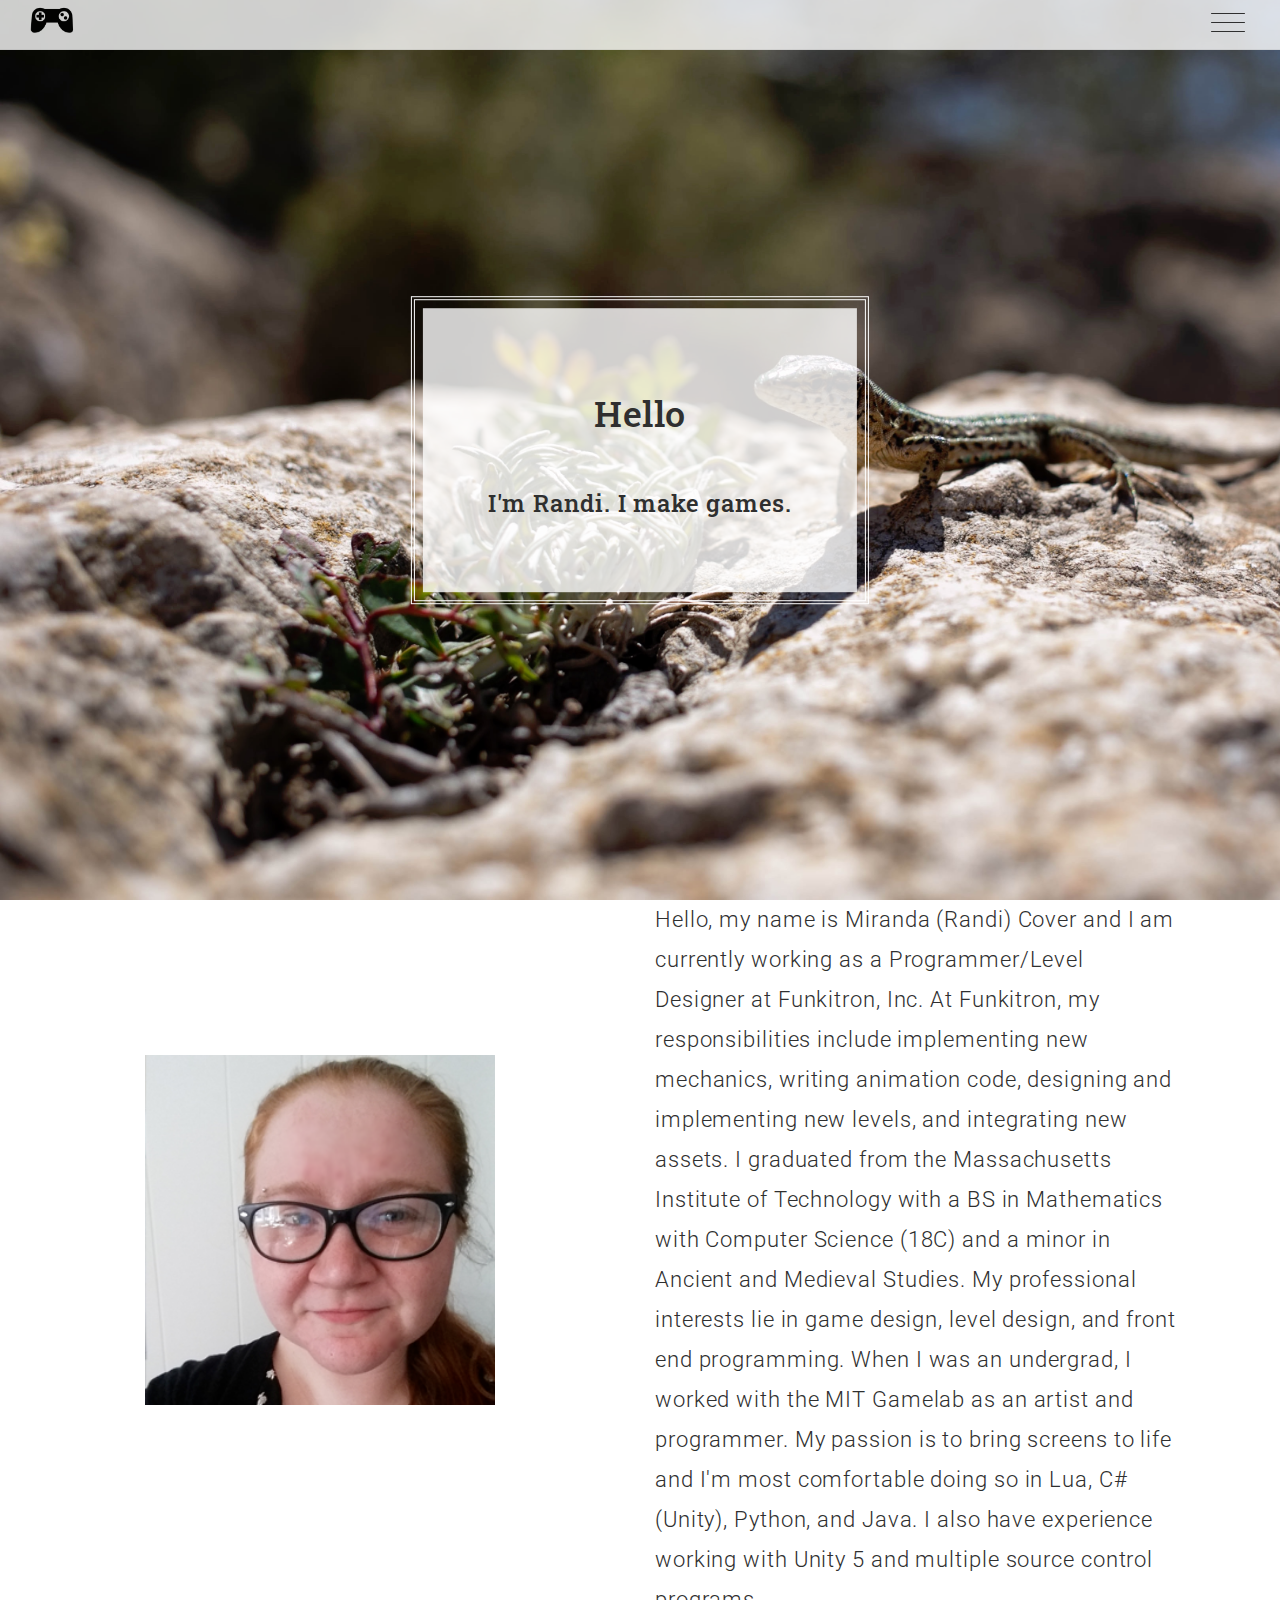
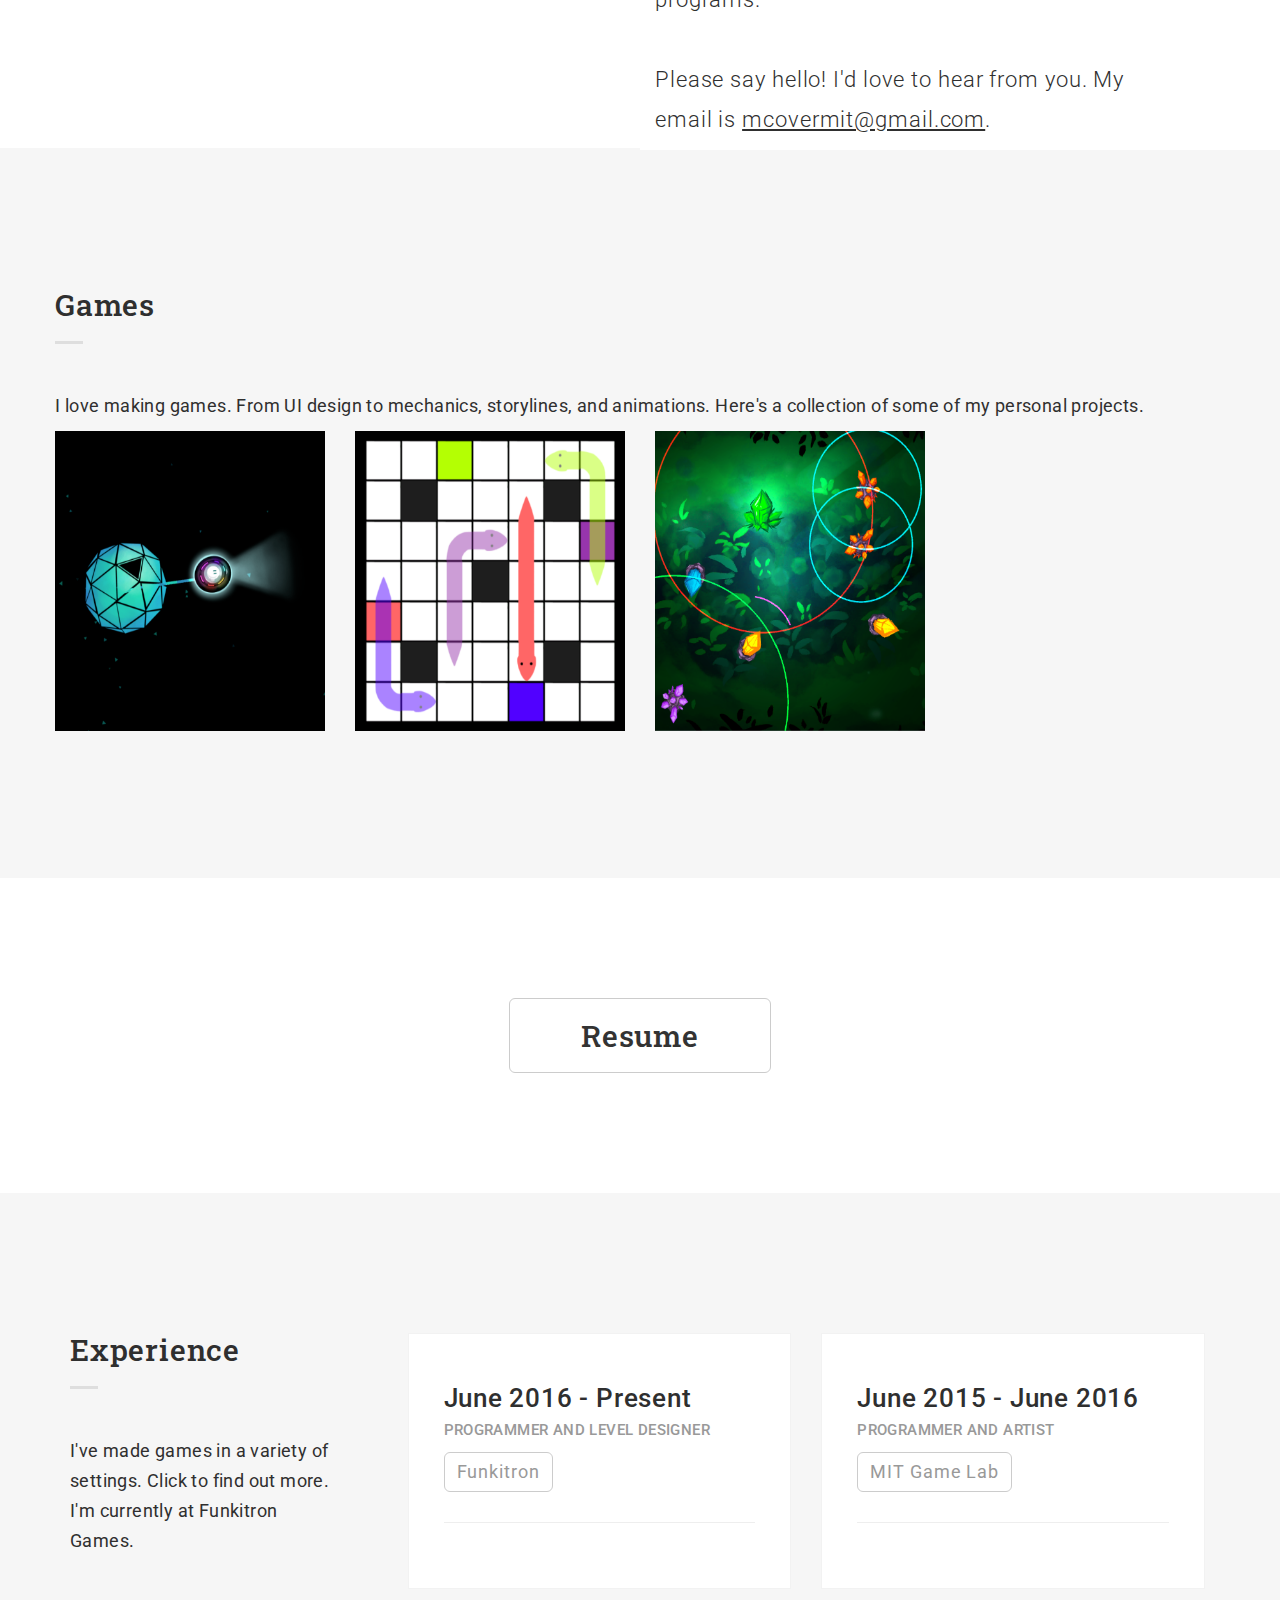
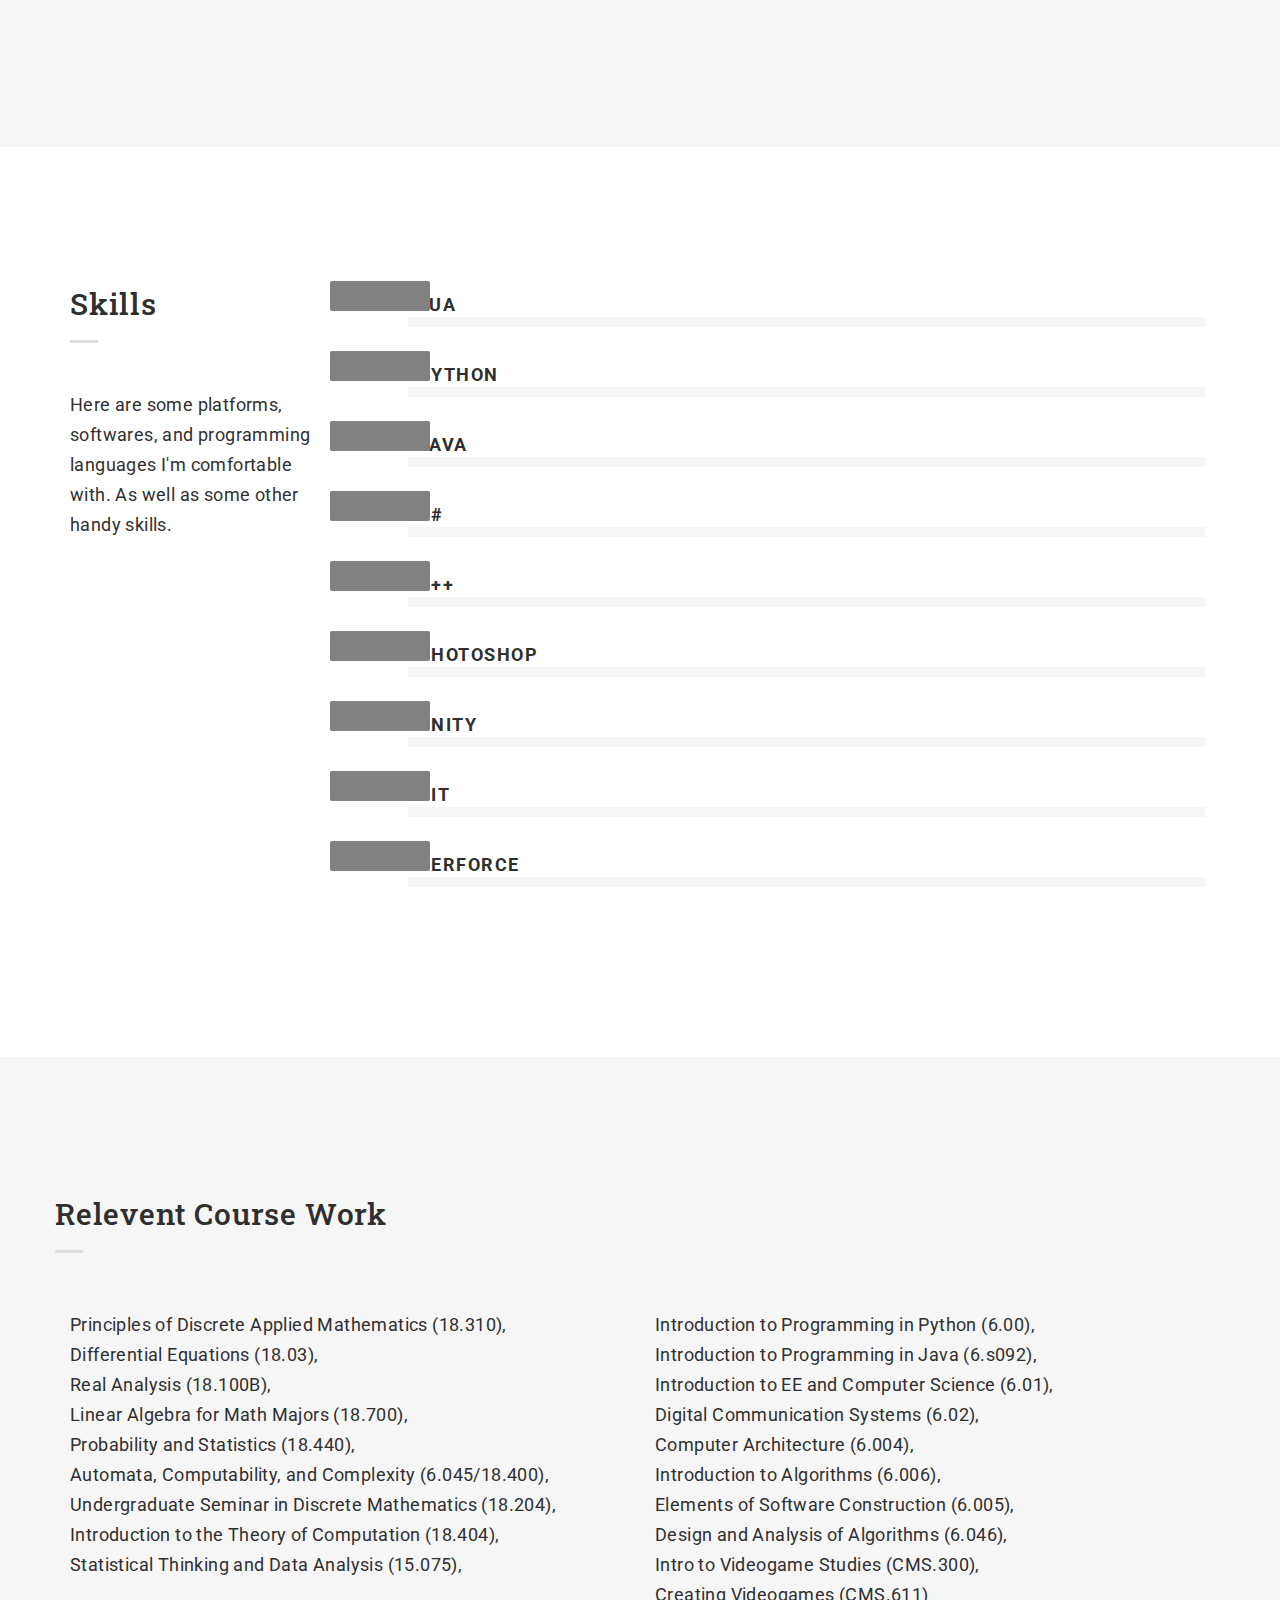
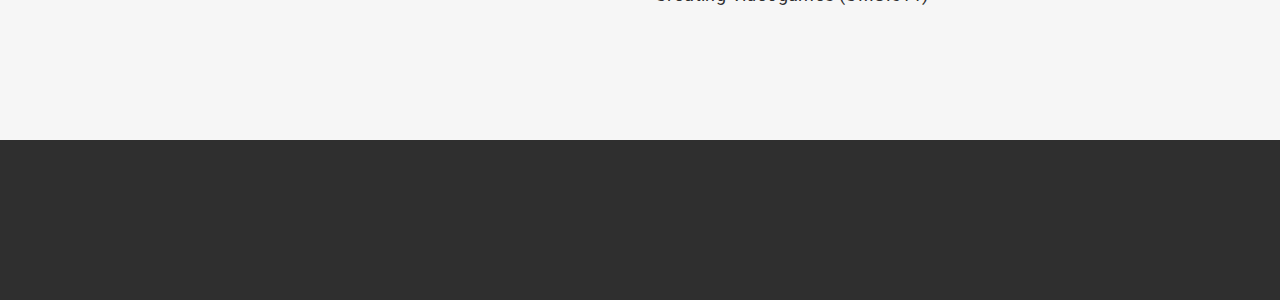
==== commit 1c265809: "added link affordance" ====
--- a/index.html
+++ b/index.html
@@ -106,7 +106,7 @@
                         When I was an undergrad, I worked with the MIT Gamelab as an artist and programmer. My passion is to bring screens to life and I'm most comfortable doing so in Lua, C# (Unity), Python, and Java. I also have experience working with Unity 5 and multiple source control programs.
                         <br> <br>
                         Please say hello! I'd love to hear from you.
-                        My email is <a href="mailto:mcovermit@gmail.com?Subject=Hello%20again" target="_top">mcovermit@gmail.com</a>.</p>
+                        My email is <a class="link" href="mailto:mcovermit@gmail.com?Subject=Hello%20again" target="_top">mcovermit@gmail.com</a>.</p>
                       </div>
                     </div>
                   </section>
--- a/css/style.css
+++ b/css/style.css
@@ -88,6 +88,10 @@
   outline: none;
 }
 
+.link {
+  text-decoration: underline;
+}
+
 /*----------------------------------------- 2) Preloader --------------------------------------------------*/
 #preloader {
   position: fixed;
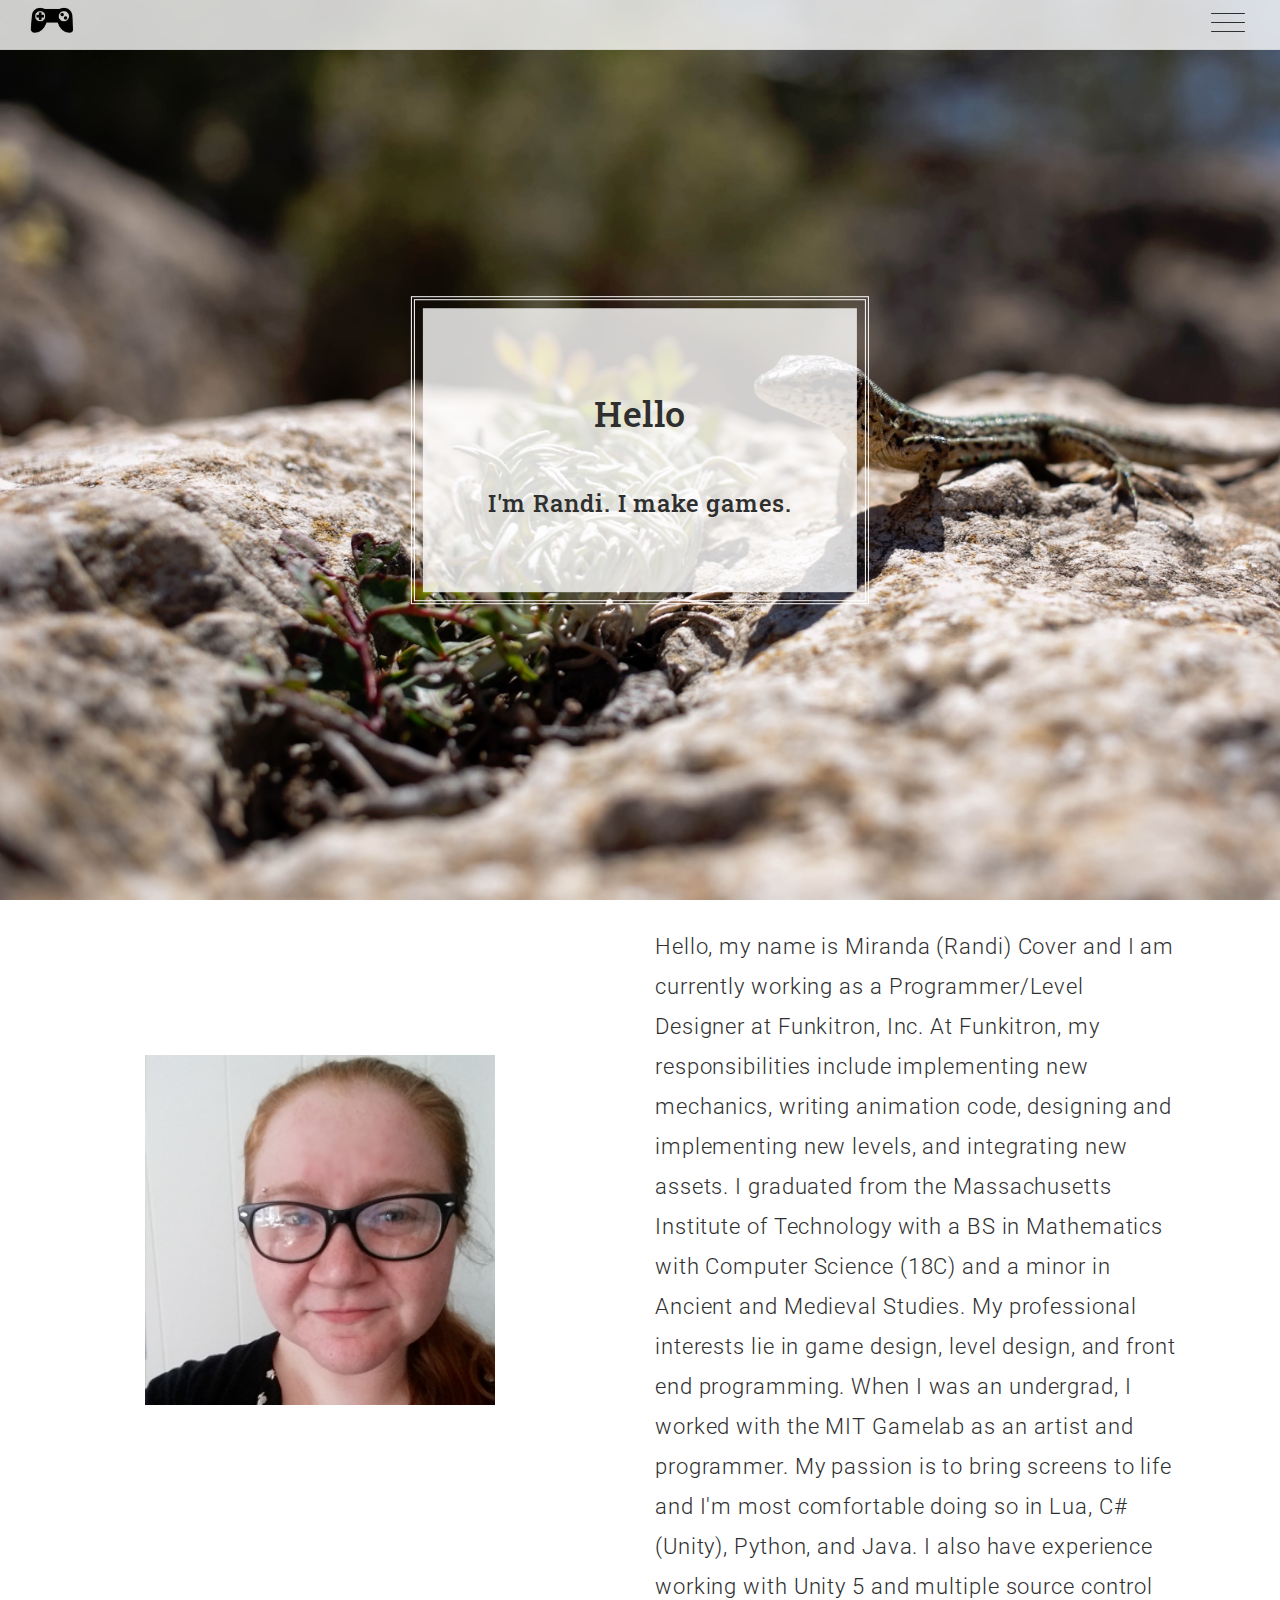
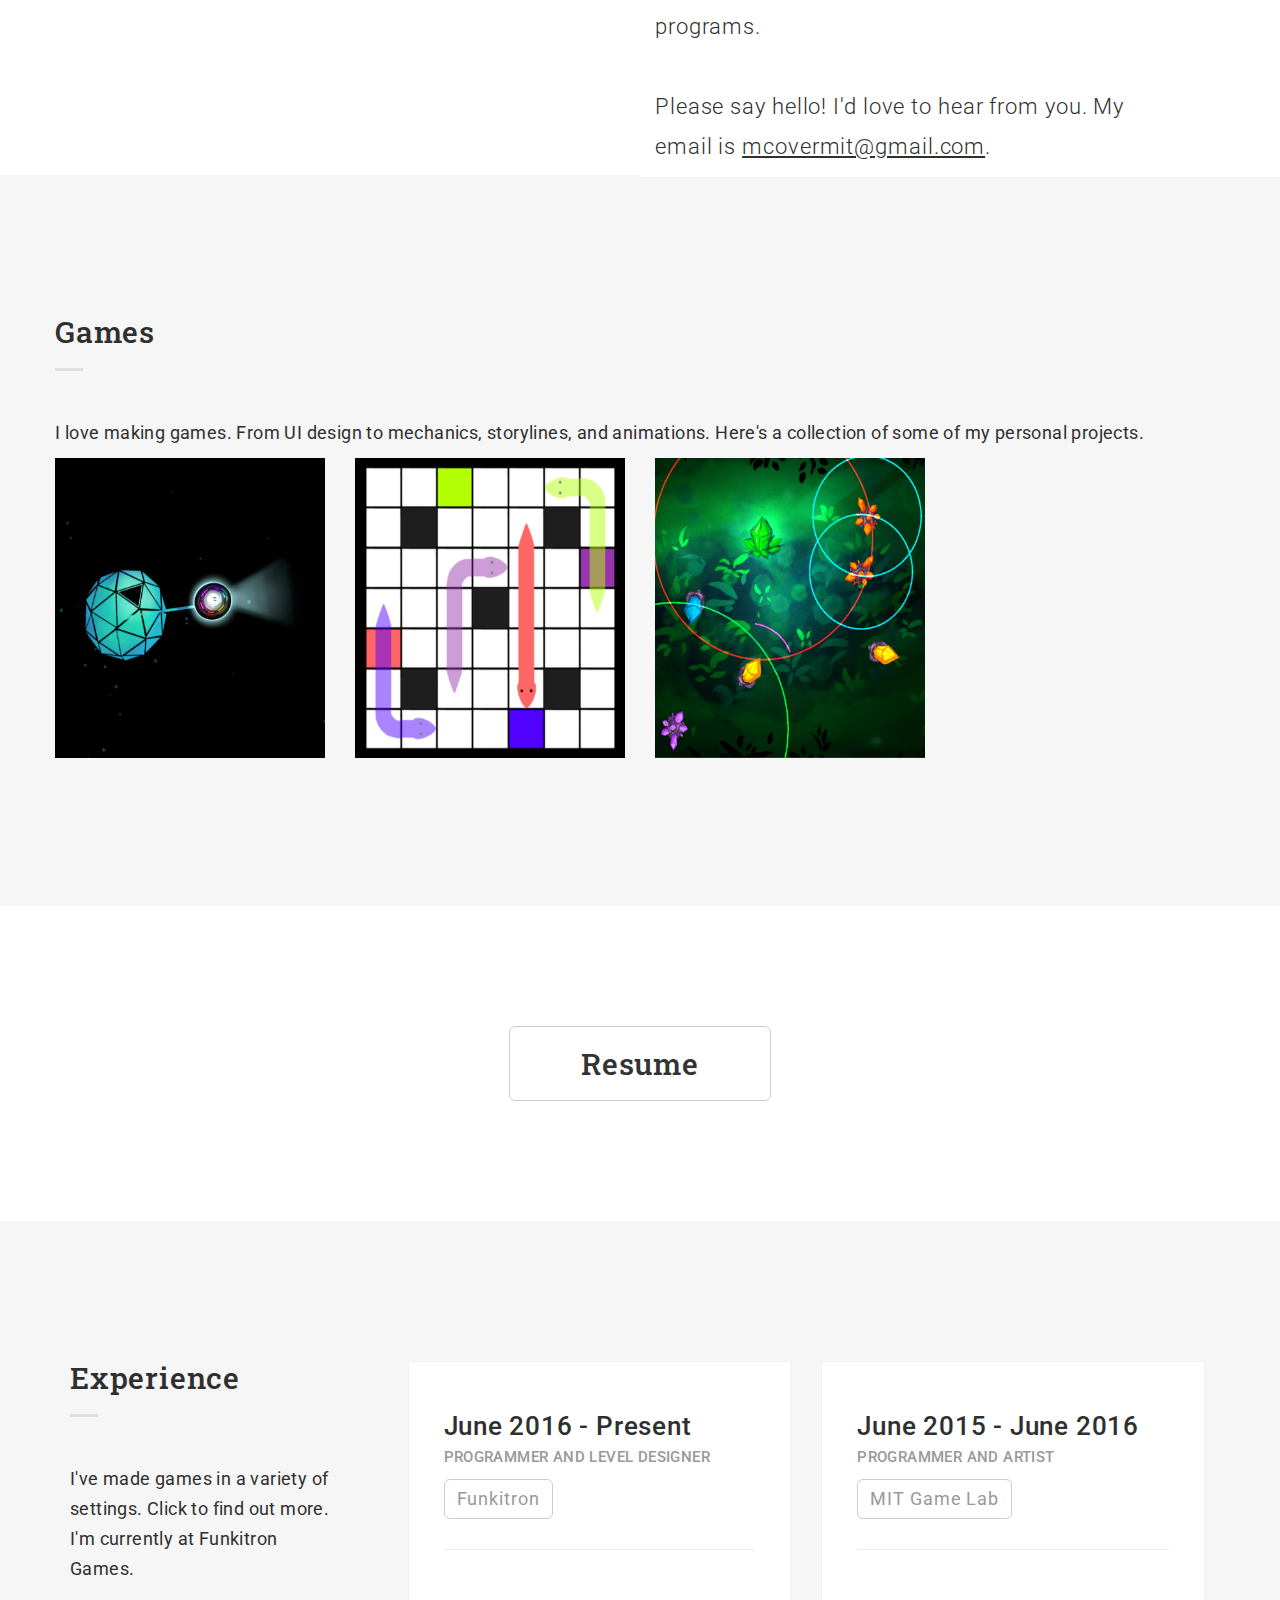
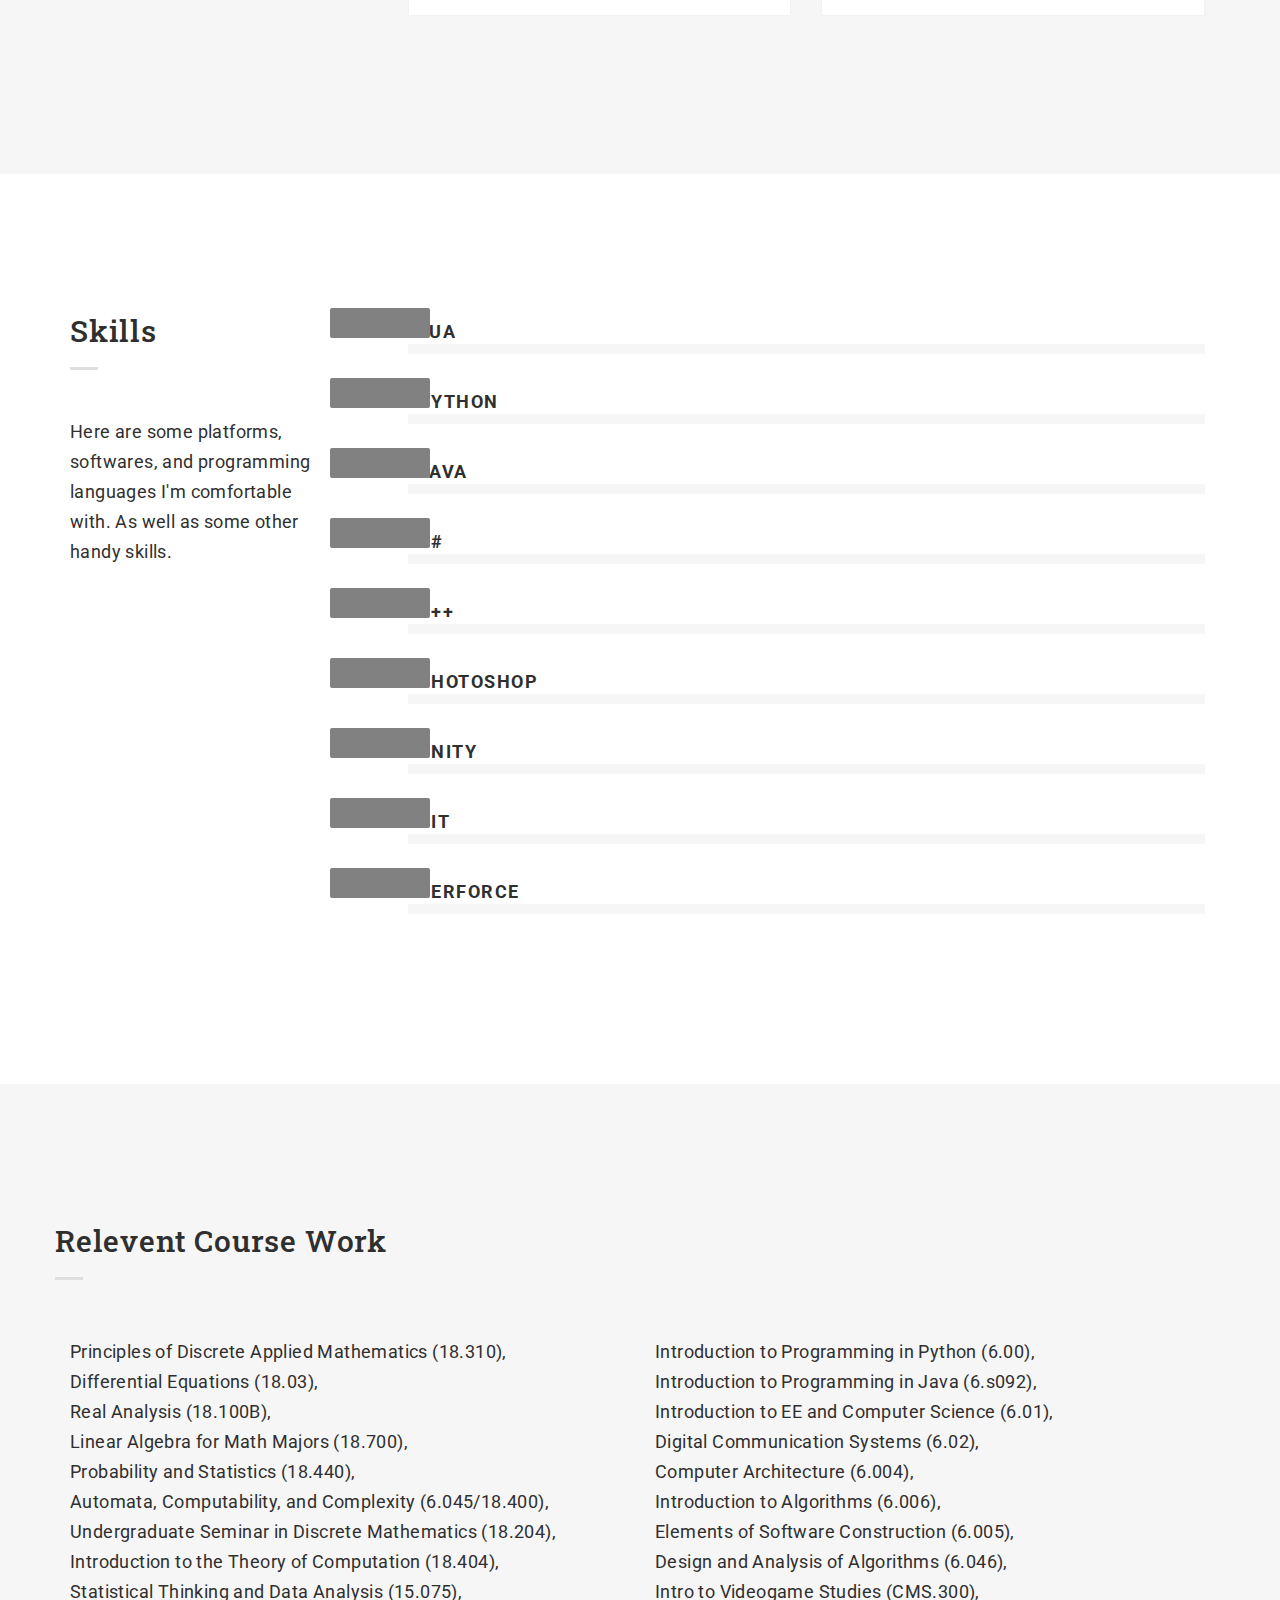
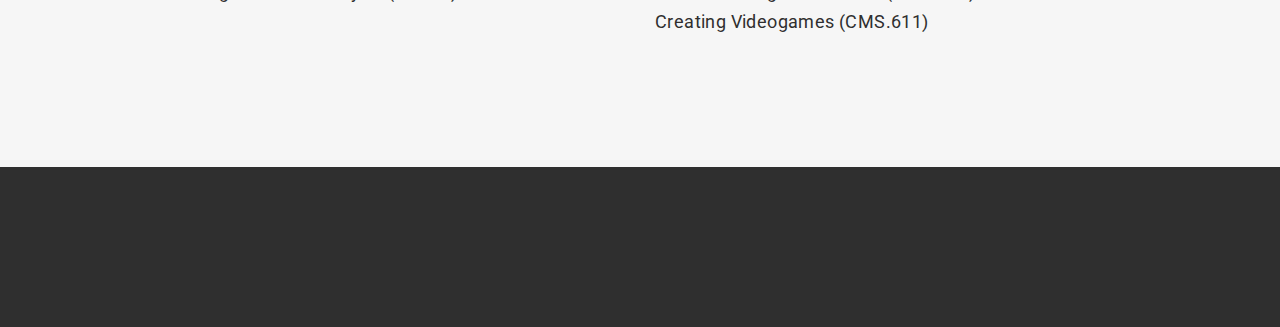
==== commit 4fd19d8f: "Updated game lab page and other text" ====
--- a/index.html
+++ b/index.html
@@ -99,14 +99,14 @@
 
                   </div>
                   <div class="col-md-6 col-xs-12 white-col" style="padding-right: 100px">
-
+                    <br>
                     <div class="bg-about vertical-container">
                       <p>Hello, my name is Miranda (Randi) Cover and I am currently working as a Programmer/Level Designer at Funkitron, Inc. At Funkitron, my responsibilities include implementing new mechanics, writing animation code, designing and implementing new levels, and integrating new assets.
                         I graduated from the Massachusetts Institute of Technology with a BS in Mathematics with Computer Science (18C) and a minor in Ancient and Medieval Studies. My professional interests lie in game design, level design, and front end programming.
                         When I was an undergrad, I worked with the MIT Gamelab as an artist and programmer. My passion is to bring screens to life and I'm most comfortable doing so in Lua, C# (Unity), Python, and Java. I also have experience working with Unity 5 and multiple source control programs.
                         <br> <br>
                         Please say hello! I'd love to hear from you.
-                        My email is <a class="link" href="mailto:mcovermit@gmail.com?Subject=Hello%20again" target="_top">mcovermit@gmail.com</a>.</p>
+                        My email is <a class="link" href="mailto:mcovermit@gmail.com?Subject=Hello" target="_top">mcovermit@gmail.com</a>.</p>
                       </div>
                     </div>
                   </section>
@@ -323,7 +323,7 @@
                 <section class="grey-bg mar-tm-10" id="classes">
                     <div class="container">
                       <div class="row">
-                        
+
 
                         <h3 class="title-small" style="font-size:30px;">
                           <span>Relevent Course Work</span>
@@ -331,11 +331,11 @@
 
                          <div class="col-md-6">
                         <p class="content-detail">
-                          Principles of Discrete Applied Mathematics (18.310), 
-                          <br>Differential Equations (18.03), 
-                          <br>Real Analysis (18.100B), 
-                          <br>Linear Algebra for Math Majors (18.700), 
-                          <br>Probability and Statistics (18.440), 
+                          Principles of Discrete Applied Mathematics (18.310),
+                          <br>Differential Equations (18.03),
+                          <br>Real Analysis (18.100B),
+                          <br>Linear Algebra for Math Majors (18.700),
+                          <br>Probability and Statistics (18.440),
                           <br>Automata, Computability, and Complexity (6.045/18.400),
                           <br>Undergraduate Seminar in Discrete Mathematics (18.204),
                           <br>Introduction to the Theory of Computation (18.404),
@@ -345,20 +345,20 @@
                       </div>
                         <div class="col-md-6">
                           <p class="content-detail">
-                          Introduction to Programming in Python (6.00), 
-                          <br>Introduction to Programming in Java (6.s092), 
-                          <br>Introduction to EE and Computer Science (6.01), 
-                          <br>Digital Communication Systems (6.02), 
-                          <br>Computer Architecture (6.004), 
+                          Introduction to Programming in Python (6.00),
+                          <br>Introduction to Programming in Java (6.s092),
+                          <br>Introduction to EE and Computer Science (6.01),
+                          <br>Digital Communication Systems (6.02),
+                          <br>Computer Architecture (6.004),
                           <br>Introduction to Algorithms (6.006),
-                          <br>Elements of Software Construction (6.005), 
+                          <br>Elements of Software Construction (6.005),
                           <br>Design and Analysis of Algorithms (6.046),
                           <br>Intro to Videogame Studies (CMS.300),
-                          <br>Creating Videogames (CMS.611) 
+                          <br>Creating Videogames (CMS.611)
                         </p>
                       </div>
                       </div>
-                      
+
                       </div>
                   </section>
                  <!--/.EDUCATION END-->
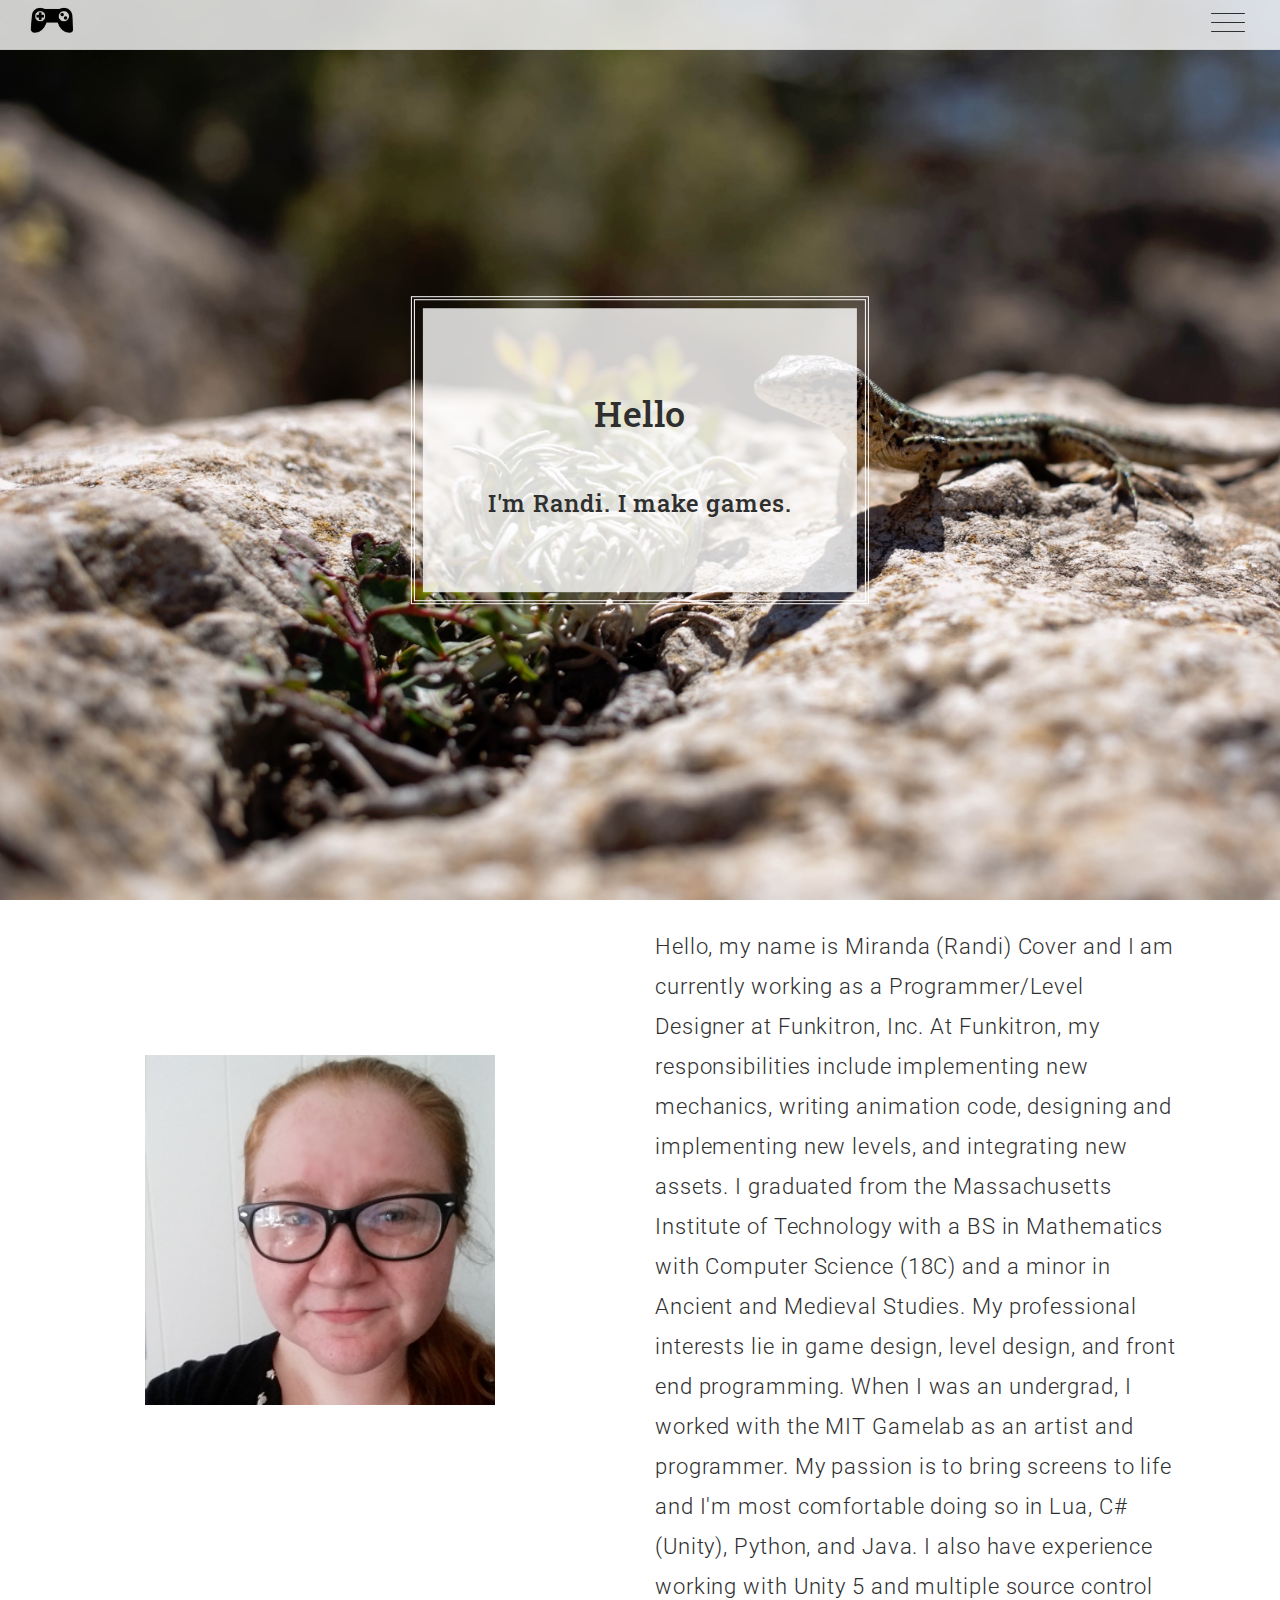
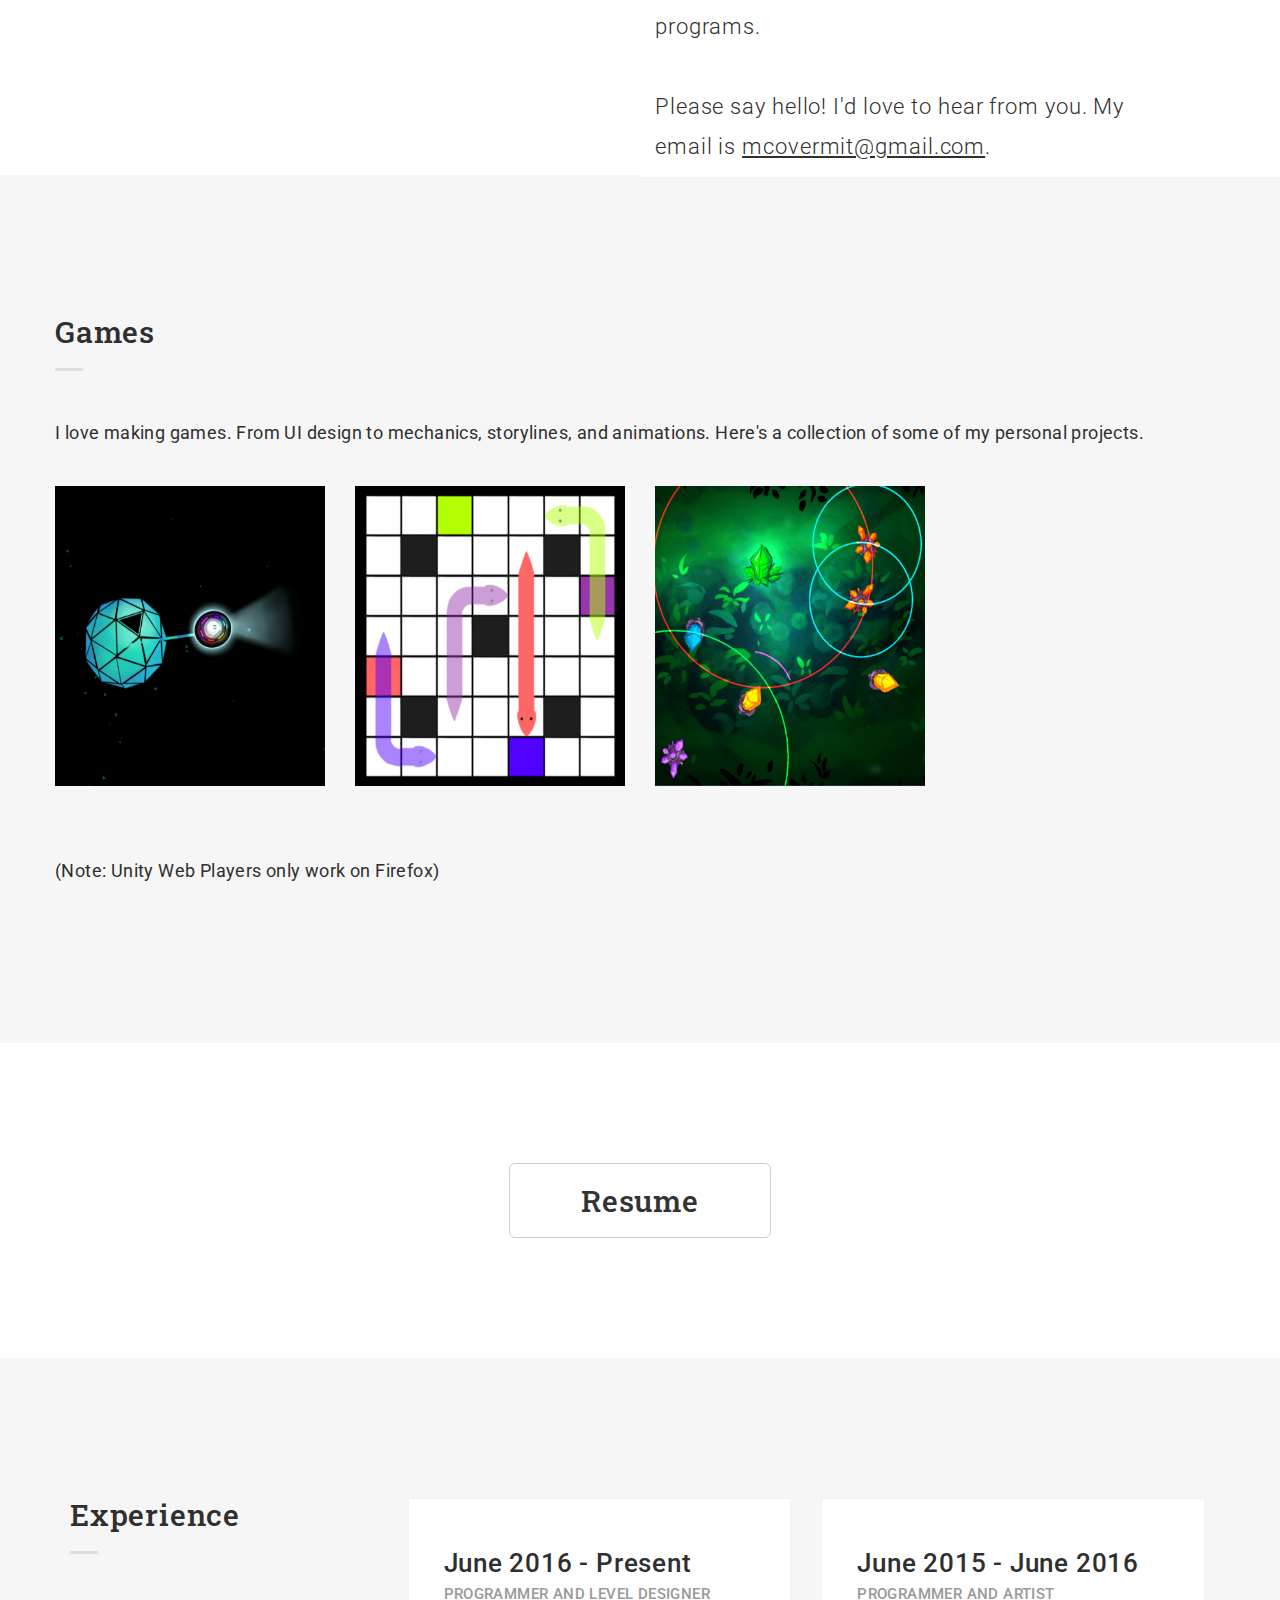
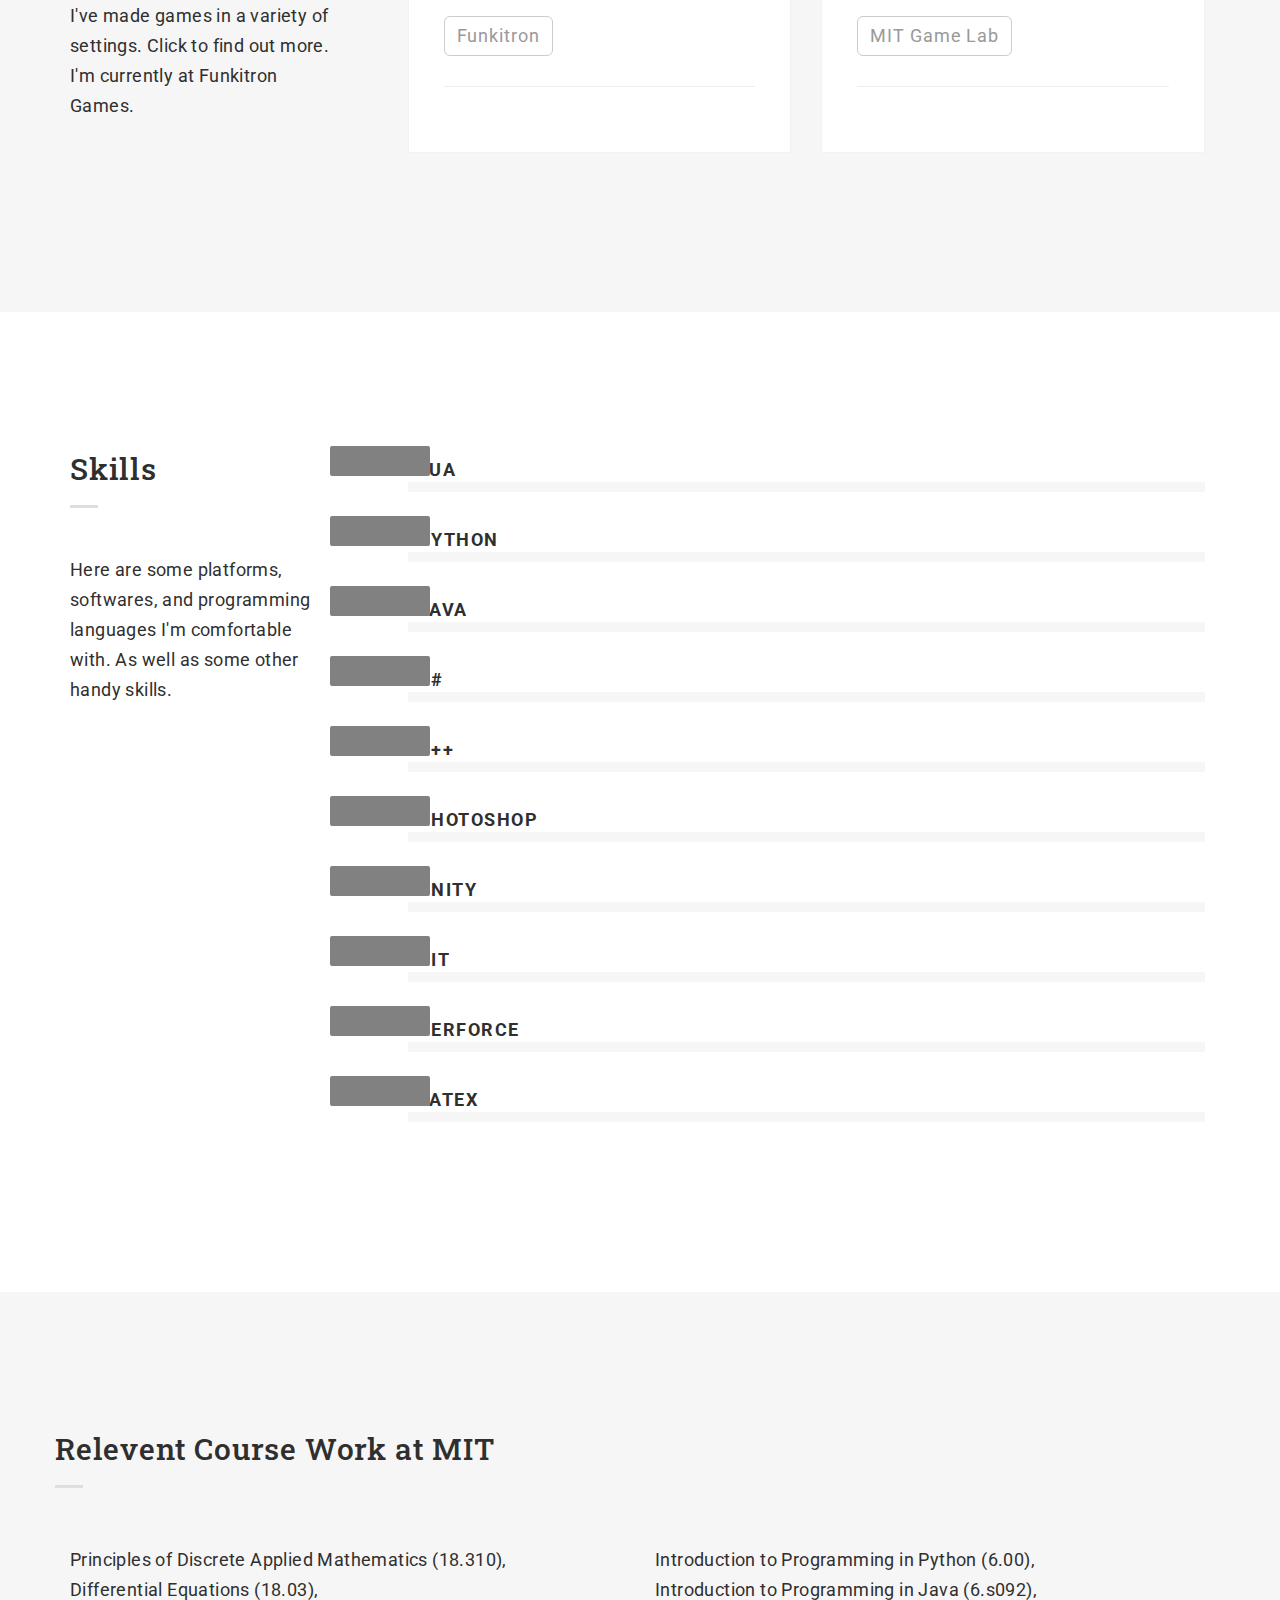
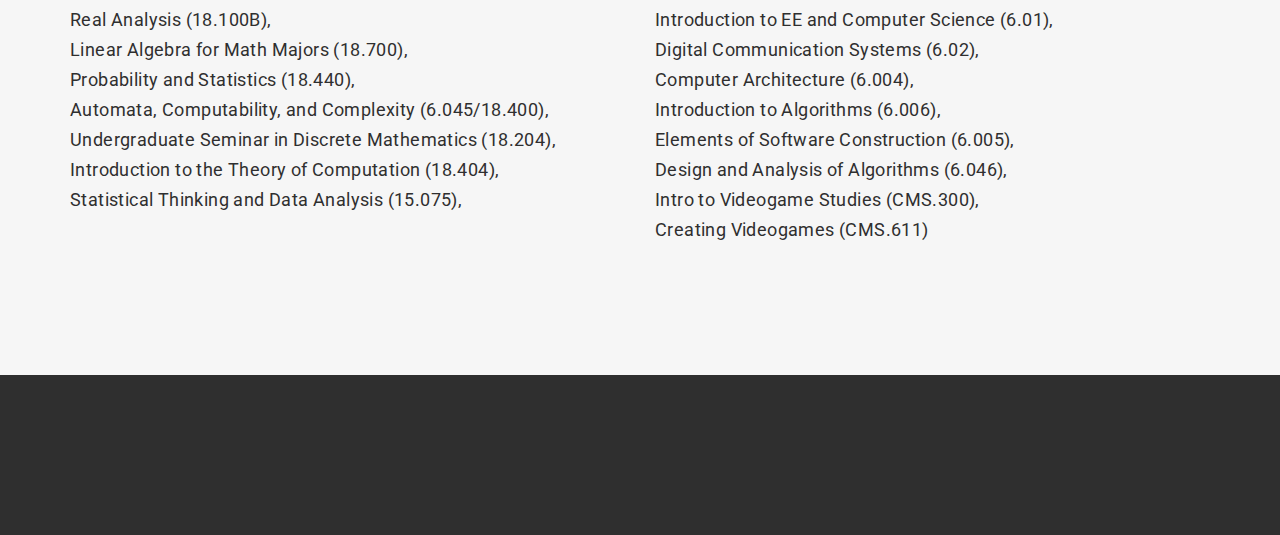
==== commit 78b70a6d: "Text changes and added skill" ====
--- a/index.html
+++ b/index.html
@@ -125,13 +125,19 @@
                         </p>
                       </div>
                       <div class="row">
+                        <br>
                         <div class="row" align = "middle">
                           <div class="col-md-3"> <a href = "lygo.html"><img src="images/lygoThumbNail.png" style="width:300px;height:300px;"></a></div>
                           <div class="col-md-3"> <a href = "snakes.html" ><img src="images/snakesThumbNail.png" style="width:300px;height:300px;"></a></div>
                           <div class="col-md-3"><a href = "resonance.html"><img src="images/resoThumbNail.png" style="width:300px;height:300px;"></a></div>
                         </div>
+                        <p class = "content-detail">
+                           (Note: Unity Web Players only work on Firefox)
+                         </p>
                         <div class="row" align = "middle">
+
                           <br>
+
                         </div>
                       </div>
                     </div>
@@ -303,13 +309,21 @@
                                <div class="count"></div>
                              </div>
                            </div>
-                           <div class="skillbar" data-percent="80%">
+                           <div class="skillbar" data-percent="70%">
                              <div class="title head-sm">
                                Perforce
                              </div>
                              <div class="count-bar">
                                <div class="count"></div>
                              </div>
+                           </div>
+                             <div class="skillbar" data-percent="80%">
+                               <div class="title head-sm">
+                                 LaTex
+                               </div>
+                               <div class="count-bar">
+                                 <div class="count"></div>
+                               </div>
                            </div>
                          </div>
                          <!--/.SKILLST END-->
@@ -326,7 +340,7 @@
 
 
                         <h3 class="title-small" style="font-size:30px;">
-                          <span>Relevent Course Work</span>
+                          <span>Relevent Course Work at MIT</span>
                         </h3>
 
                          <div class="col-md-6">
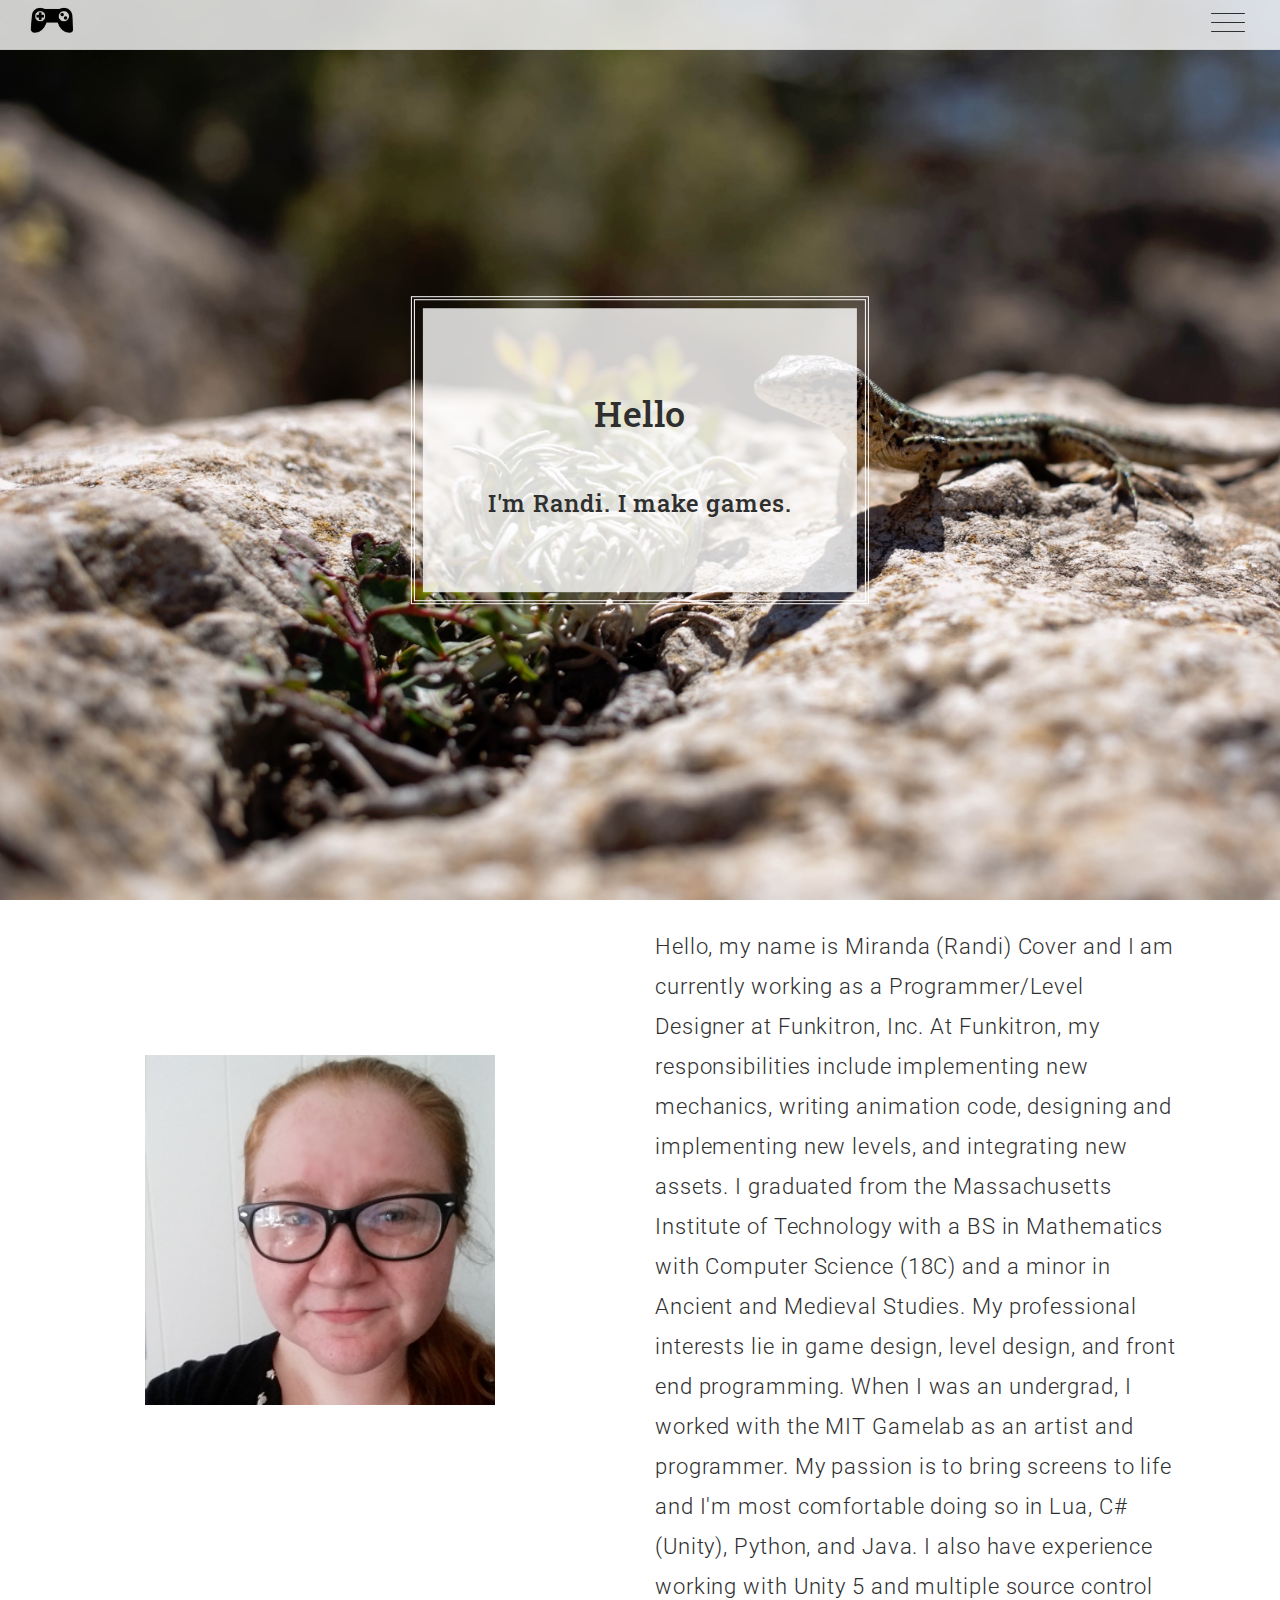
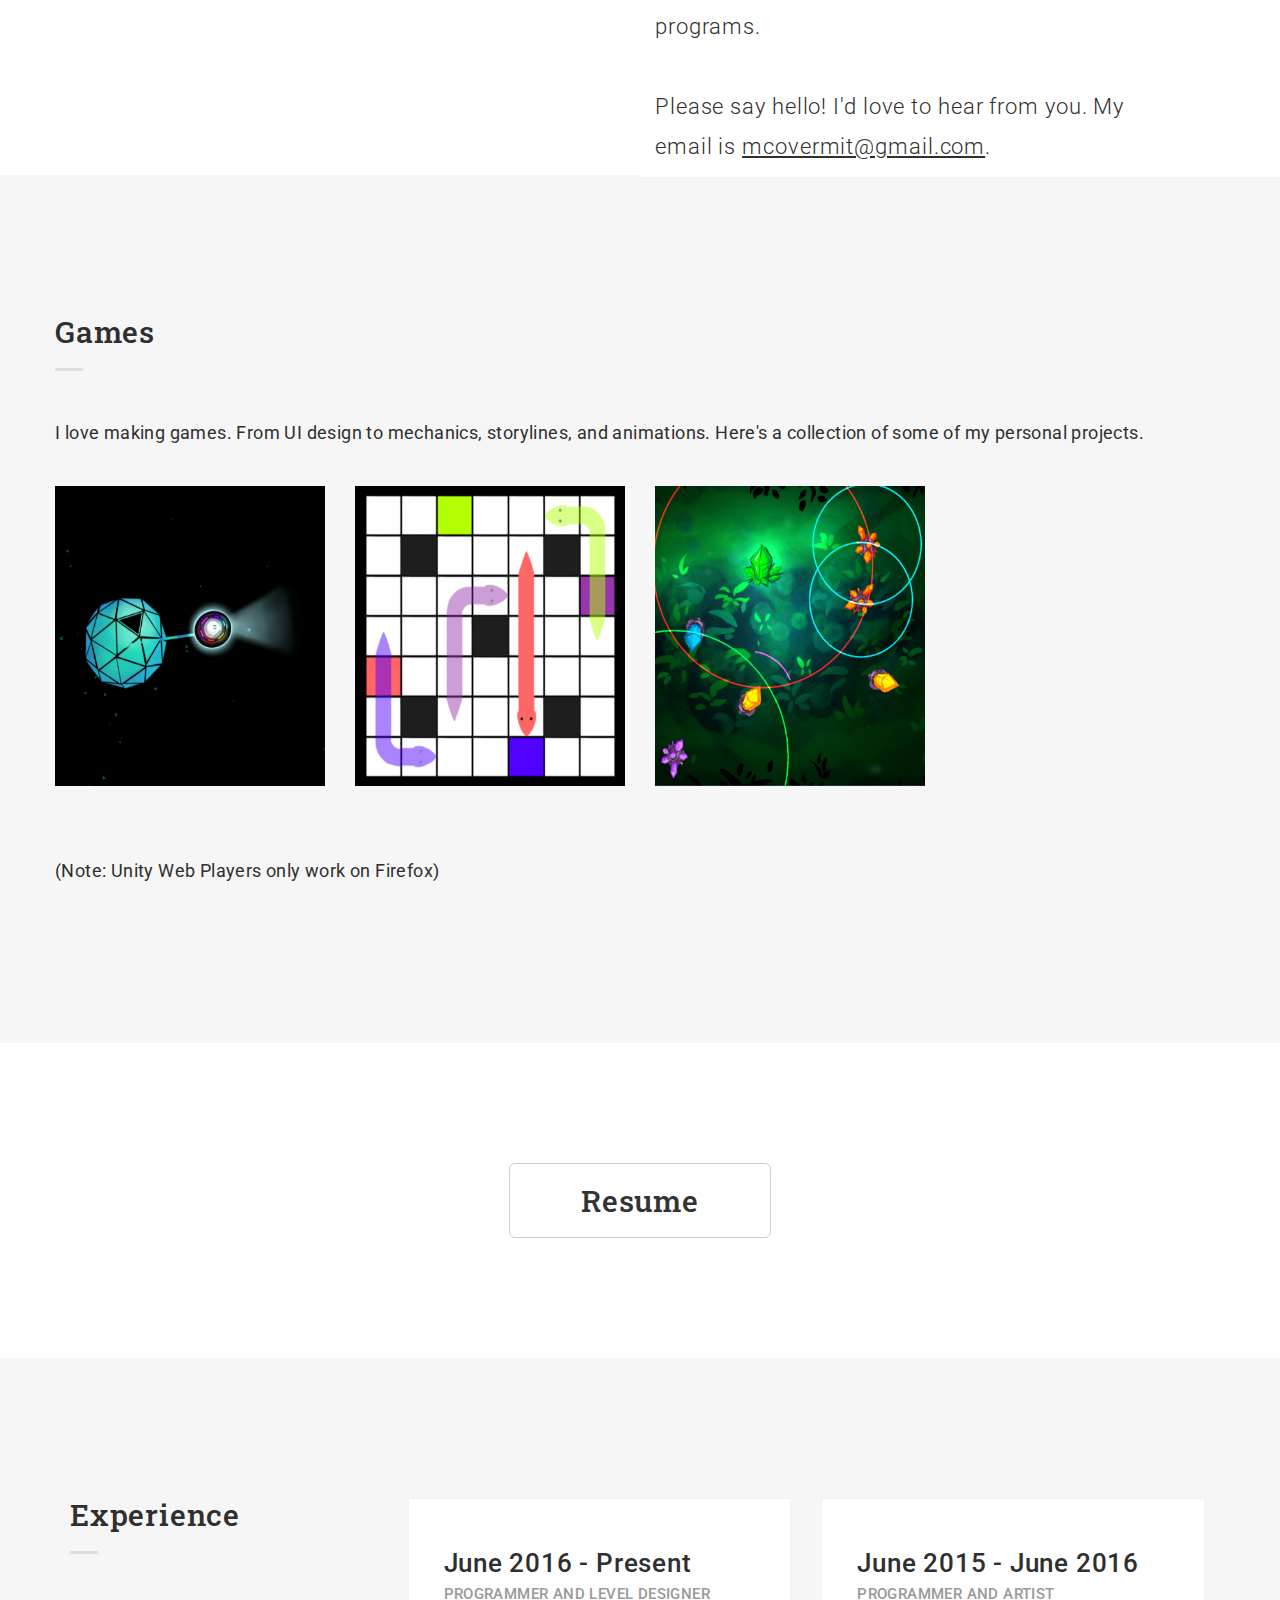
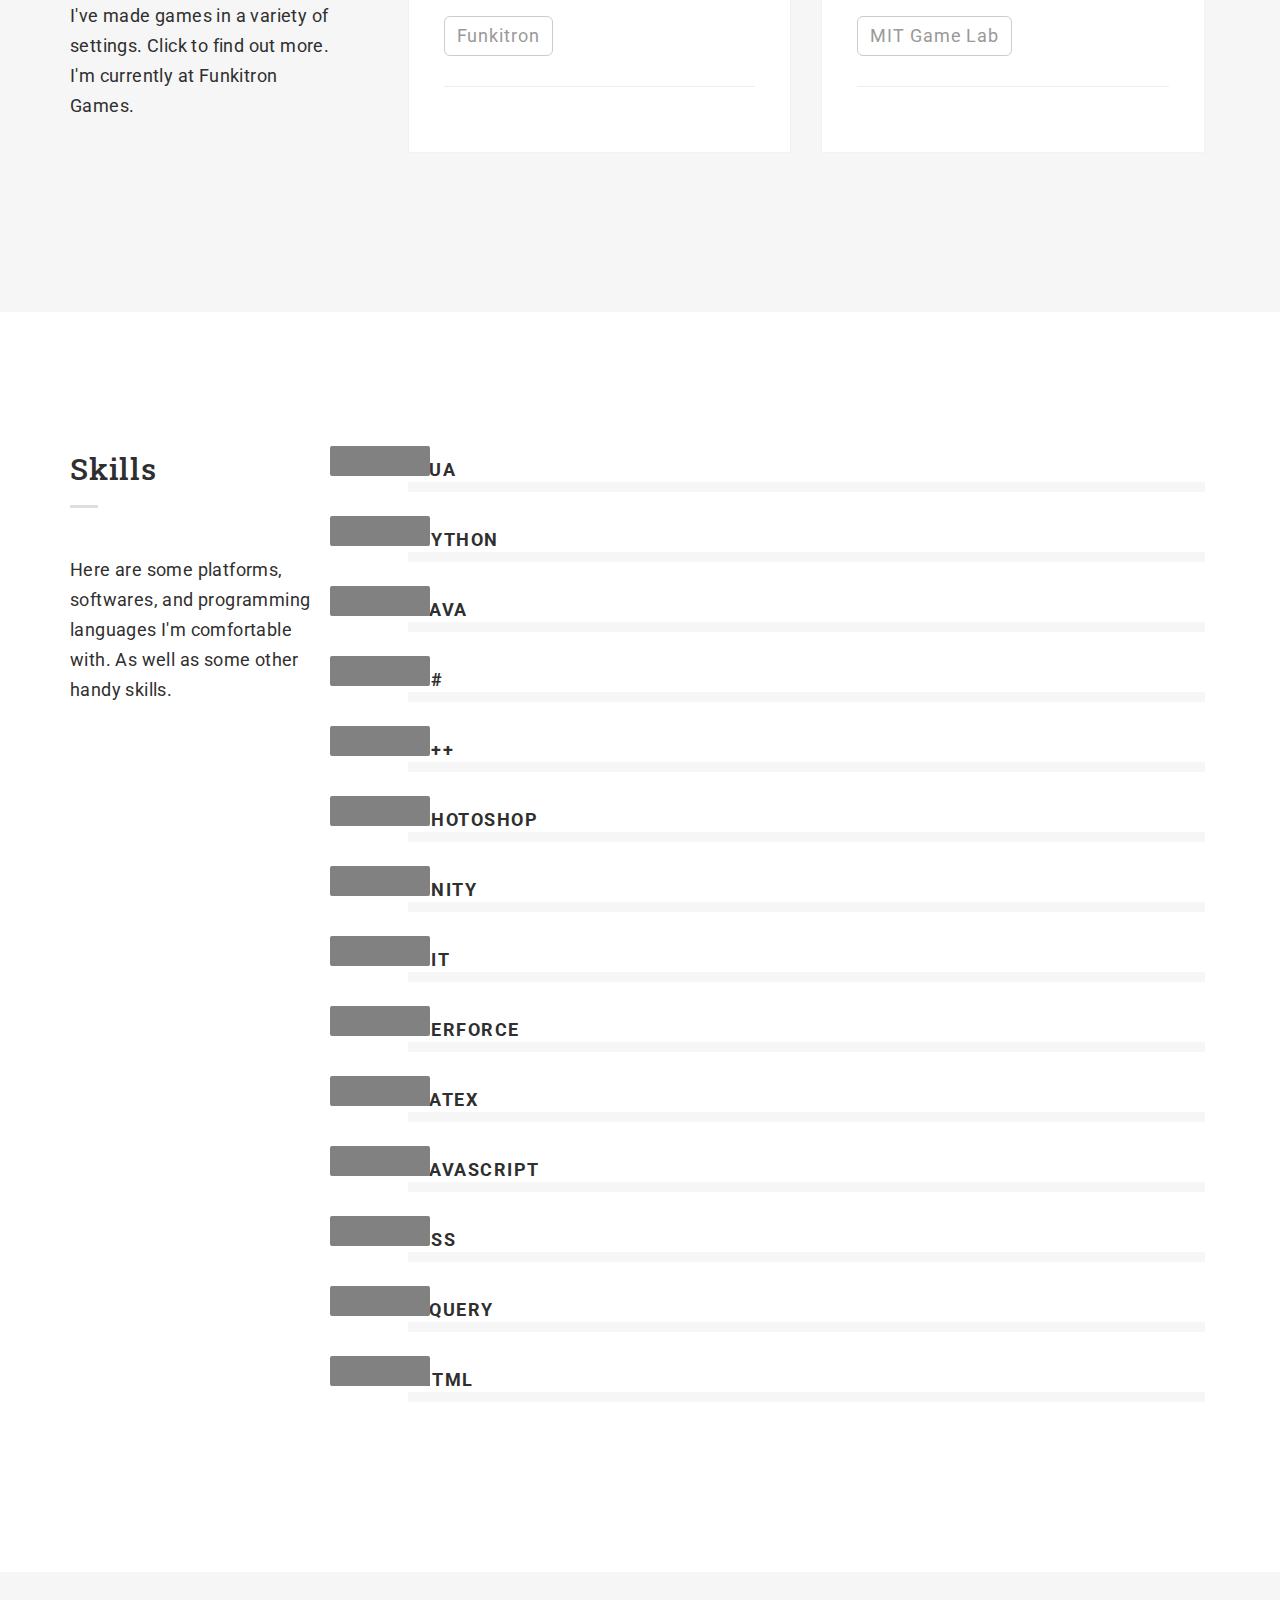
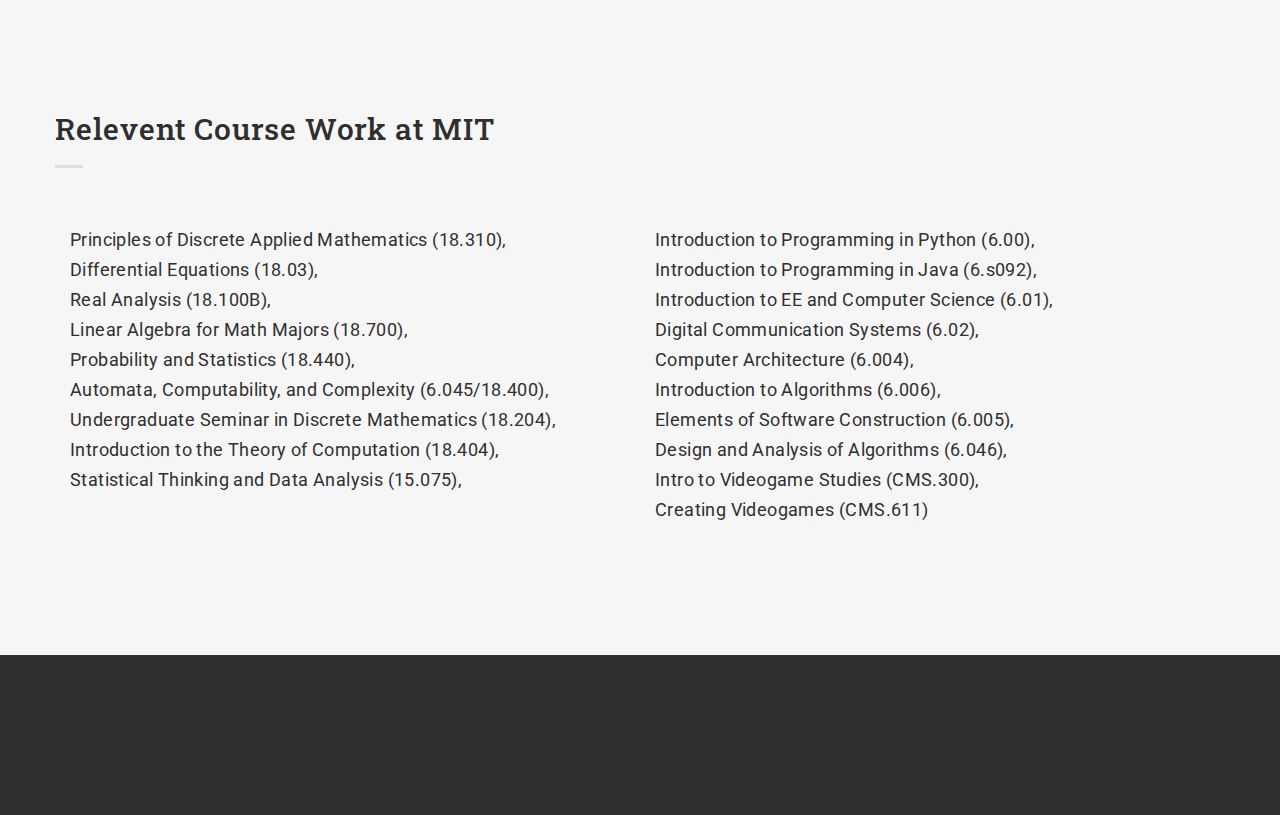
==== commit ea99d5bd: "Added my new skills (unsure about %s)" ====
--- a/index.html
+++ b/index.html
@@ -325,6 +325,38 @@
                                  <div class="count"></div>
                                </div>
                            </div>
+                           <div class="skillbar" data-percent="40%">
+                             <div class="title head-sm">
+                               Javascript
+                             </div>
+                             <div class="count-bar">
+                               <div class="count"></div>
+                             </div>
+                         </div>
+                         <div class="skillbar" data-percent="40%">
+                           <div class="title head-sm">
+                             CSS
+                           </div>
+                           <div class="count-bar">
+                             <div class="count"></div>
+                           </div>
+                       </div>
+                       <div class="skillbar" data-percent="40%">
+                         <div class="title head-sm">
+                           jQuery
+                         </div>
+                         <div class="count-bar">
+                           <div class="count"></div>
+                         </div>
+                     </div>
+                     <div class="skillbar" data-percent="50%">
+                       <div class="title head-sm">
+                         html
+                       </div>
+                       <div class="count-bar">
+                         <div class="count"></div>
+                       </div>
+                   </div>
                          </div>
                          <!--/.SKILLST END-->
                        </div>
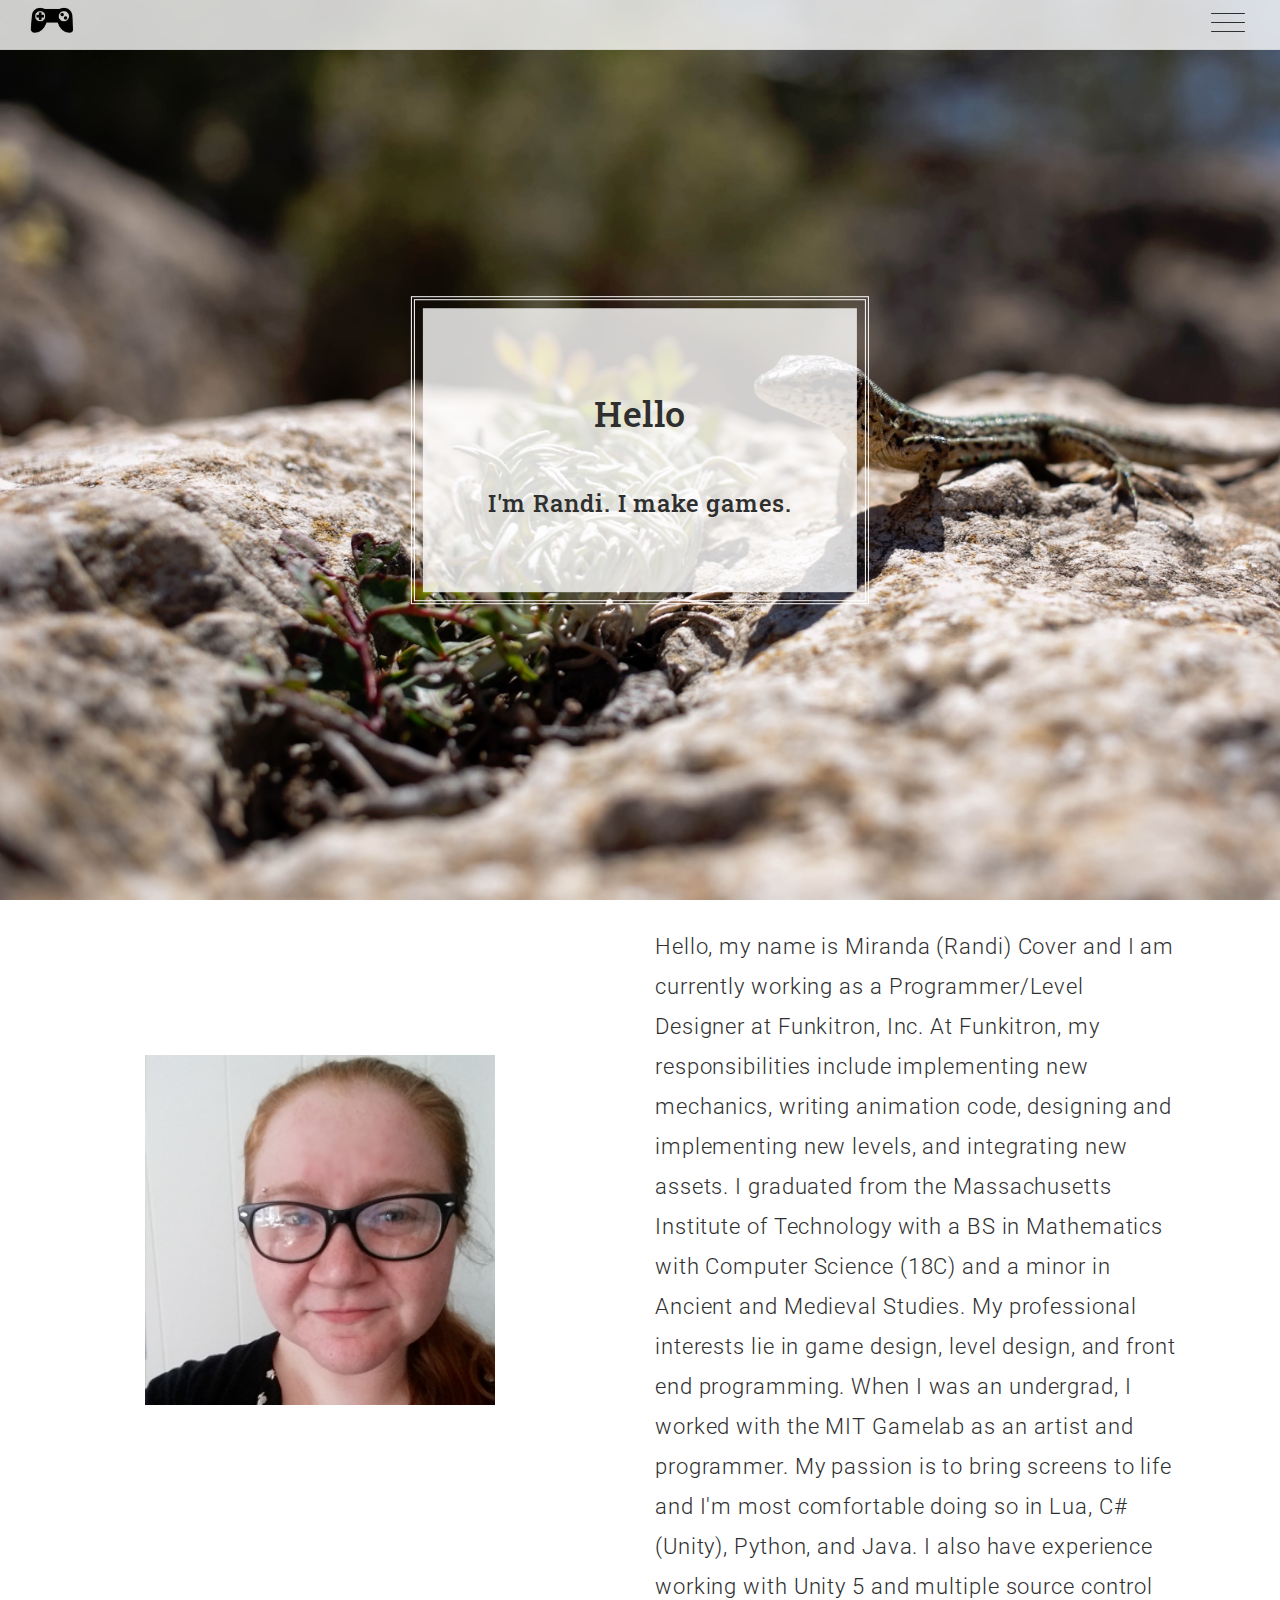
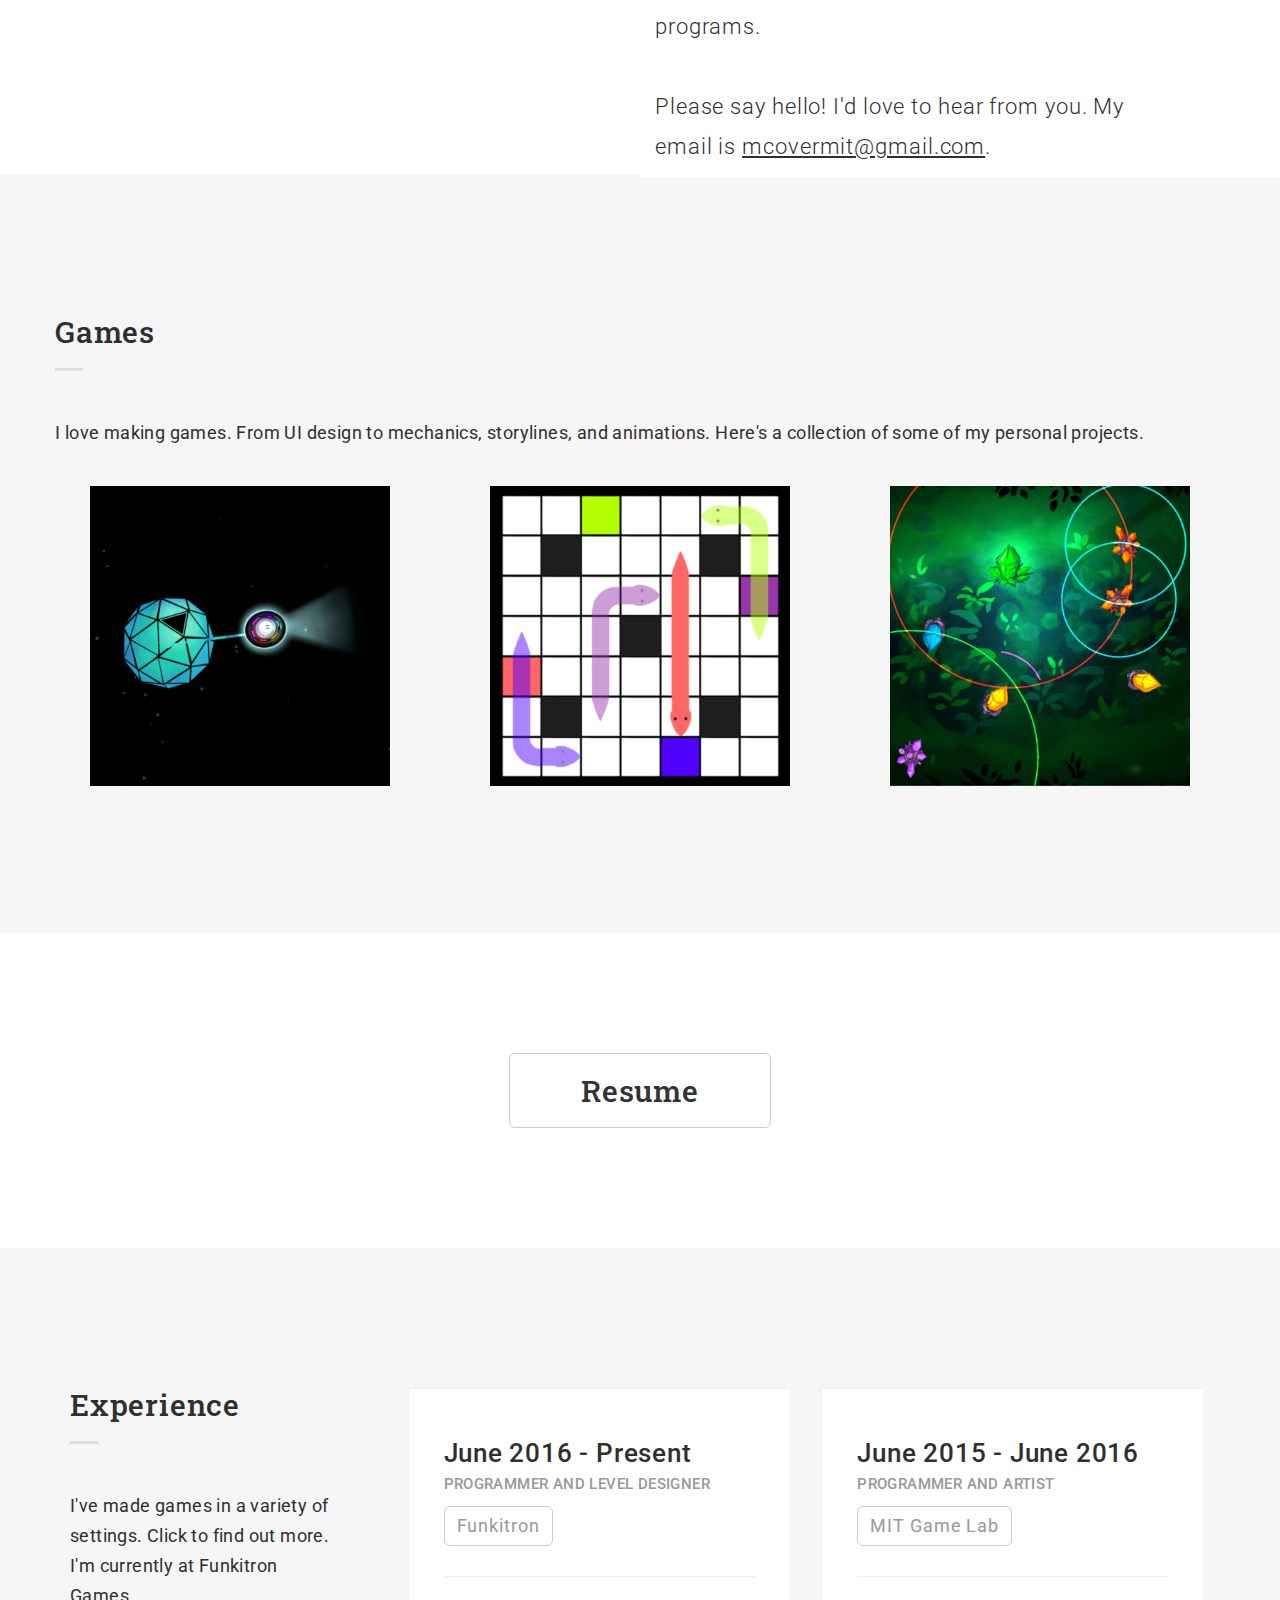
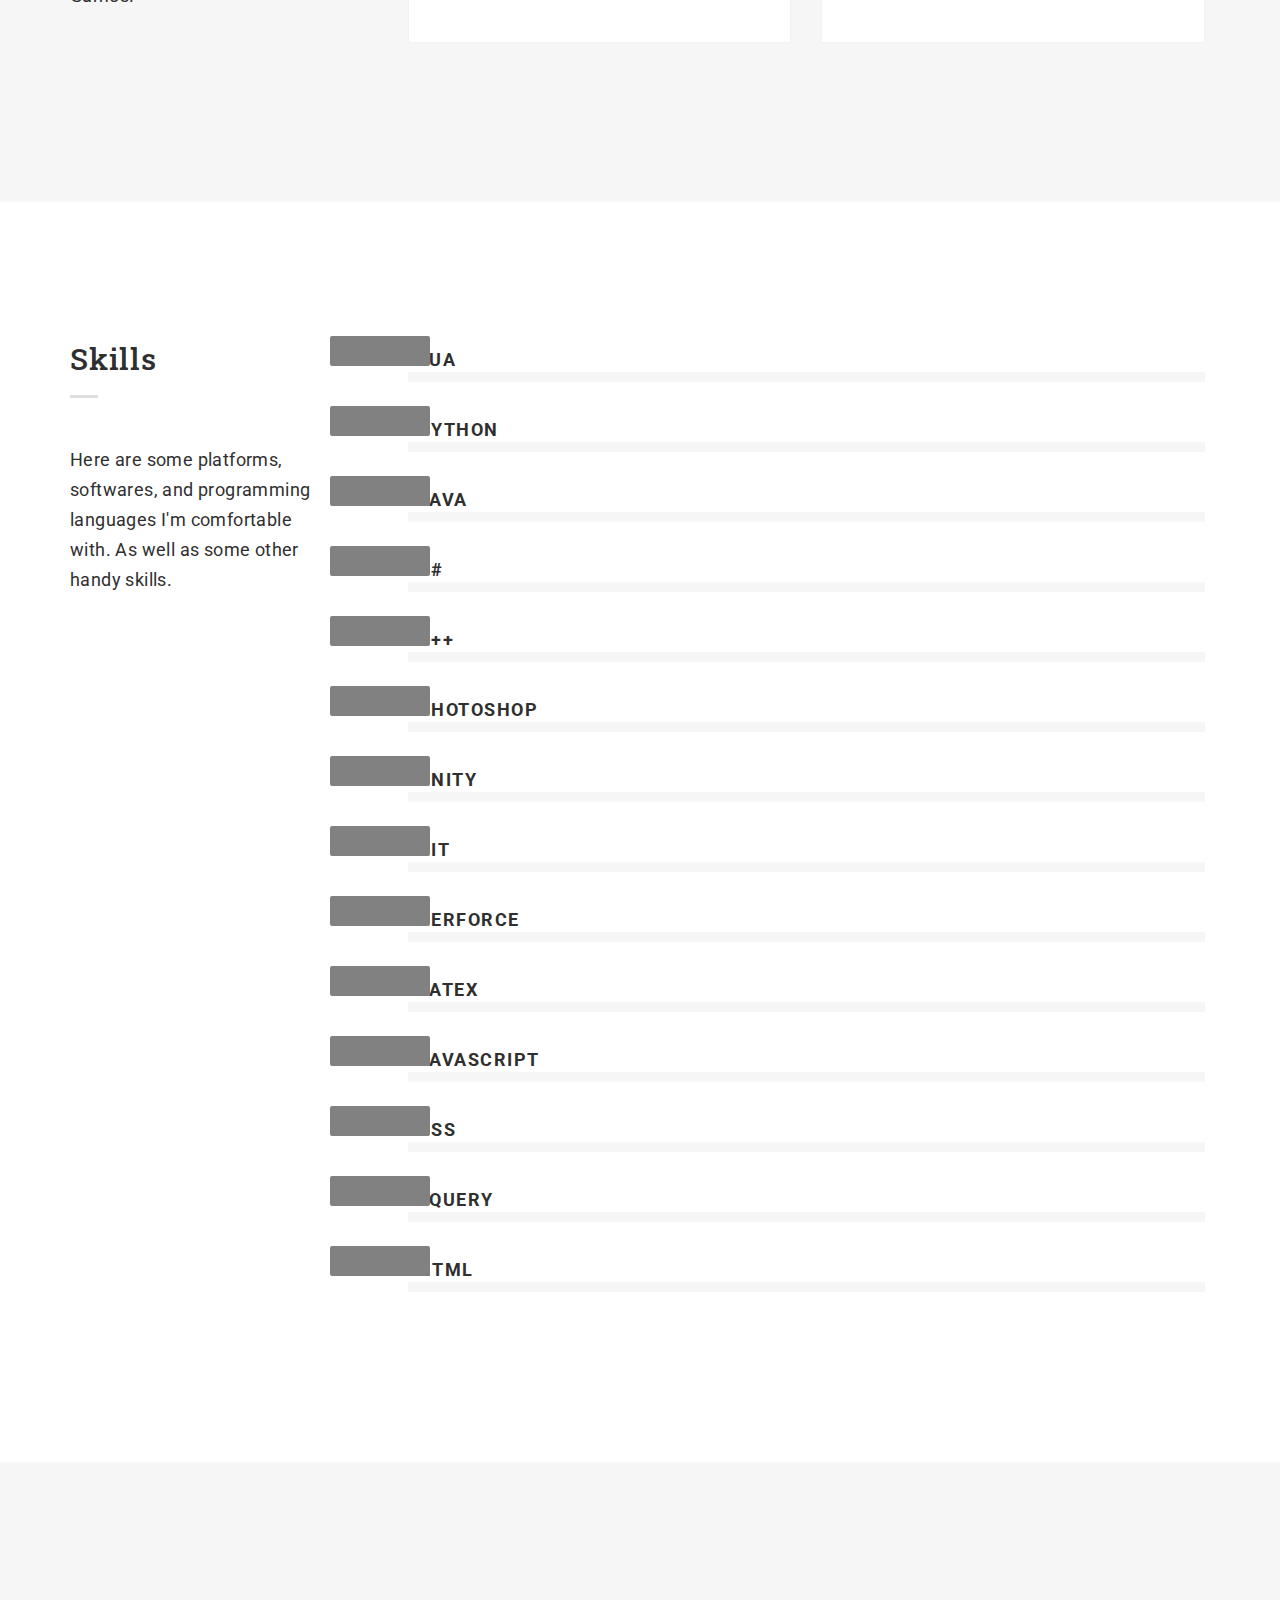
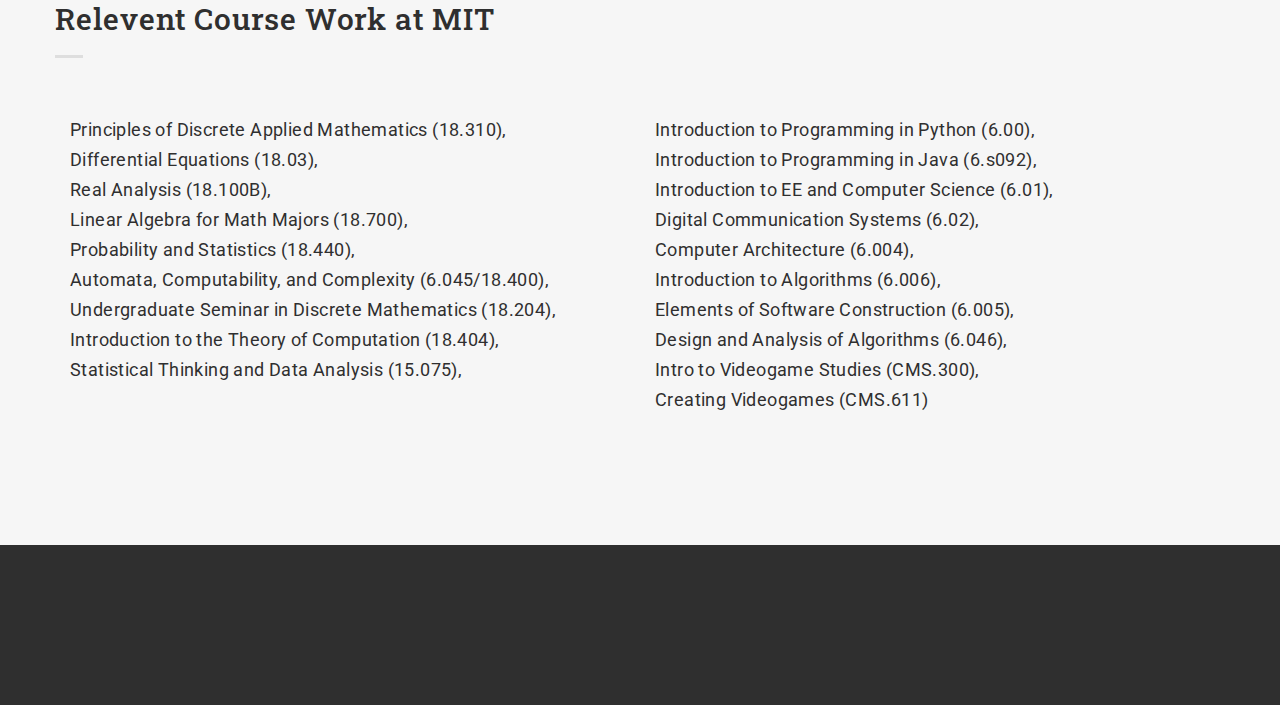
==== commit 06866770: "Fixed spacing of project thumbnails" ====
--- a/index.html
+++ b/index.html
@@ -127,13 +127,10 @@
                       <div class="row">
                         <br>
                         <div class="row" align = "middle">
-                          <div class="col-md-3"> <a href = "lygo.html"><img src="images/lygoThumbNail.png" style="width:300px;height:300px;"></a></div>
-                          <div class="col-md-3"> <a href = "snakes.html" ><img src="images/snakesThumbNail.png" style="width:300px;height:300px;"></a></div>
-                          <div class="col-md-3"><a href = "resonance.html"><img src="images/resoThumbNail.png" style="width:300px;height:300px;"></a></div>
-                        </div>
-                        <p class = "content-detail">
-                           (Note: Unity Web Players only work on Firefox)
-                         </p>
+                          <div class="col-md-4"> <a href = "lygo.html"><img src="images/lygoThumbNail.png" style="width:300px;height:300px;"></a></div>
+                          <div class="col-md-4"> <a href = "snakes.html" ><img src="images/snakesThumbNail.png" style="width:300px;height:300px;"></a></div>
+                          <div class="col-md-4"><a href = "resonance.html"><img src="images/resoThumbNail.png" style="width:300px;height:300px;"></a></div>
+                        </div>
                         <div class="row" align = "middle">
 
                           <br>
@@ -277,7 +274,7 @@
                                 <div class="count"></div>
                               </div>
                             </div>
-                            <div class="skillbar" data-percent="50%">
+                            <div class="skillbar" data-percent="40%">
                               <div class="title head-sm">
                                 C++
                               </div>
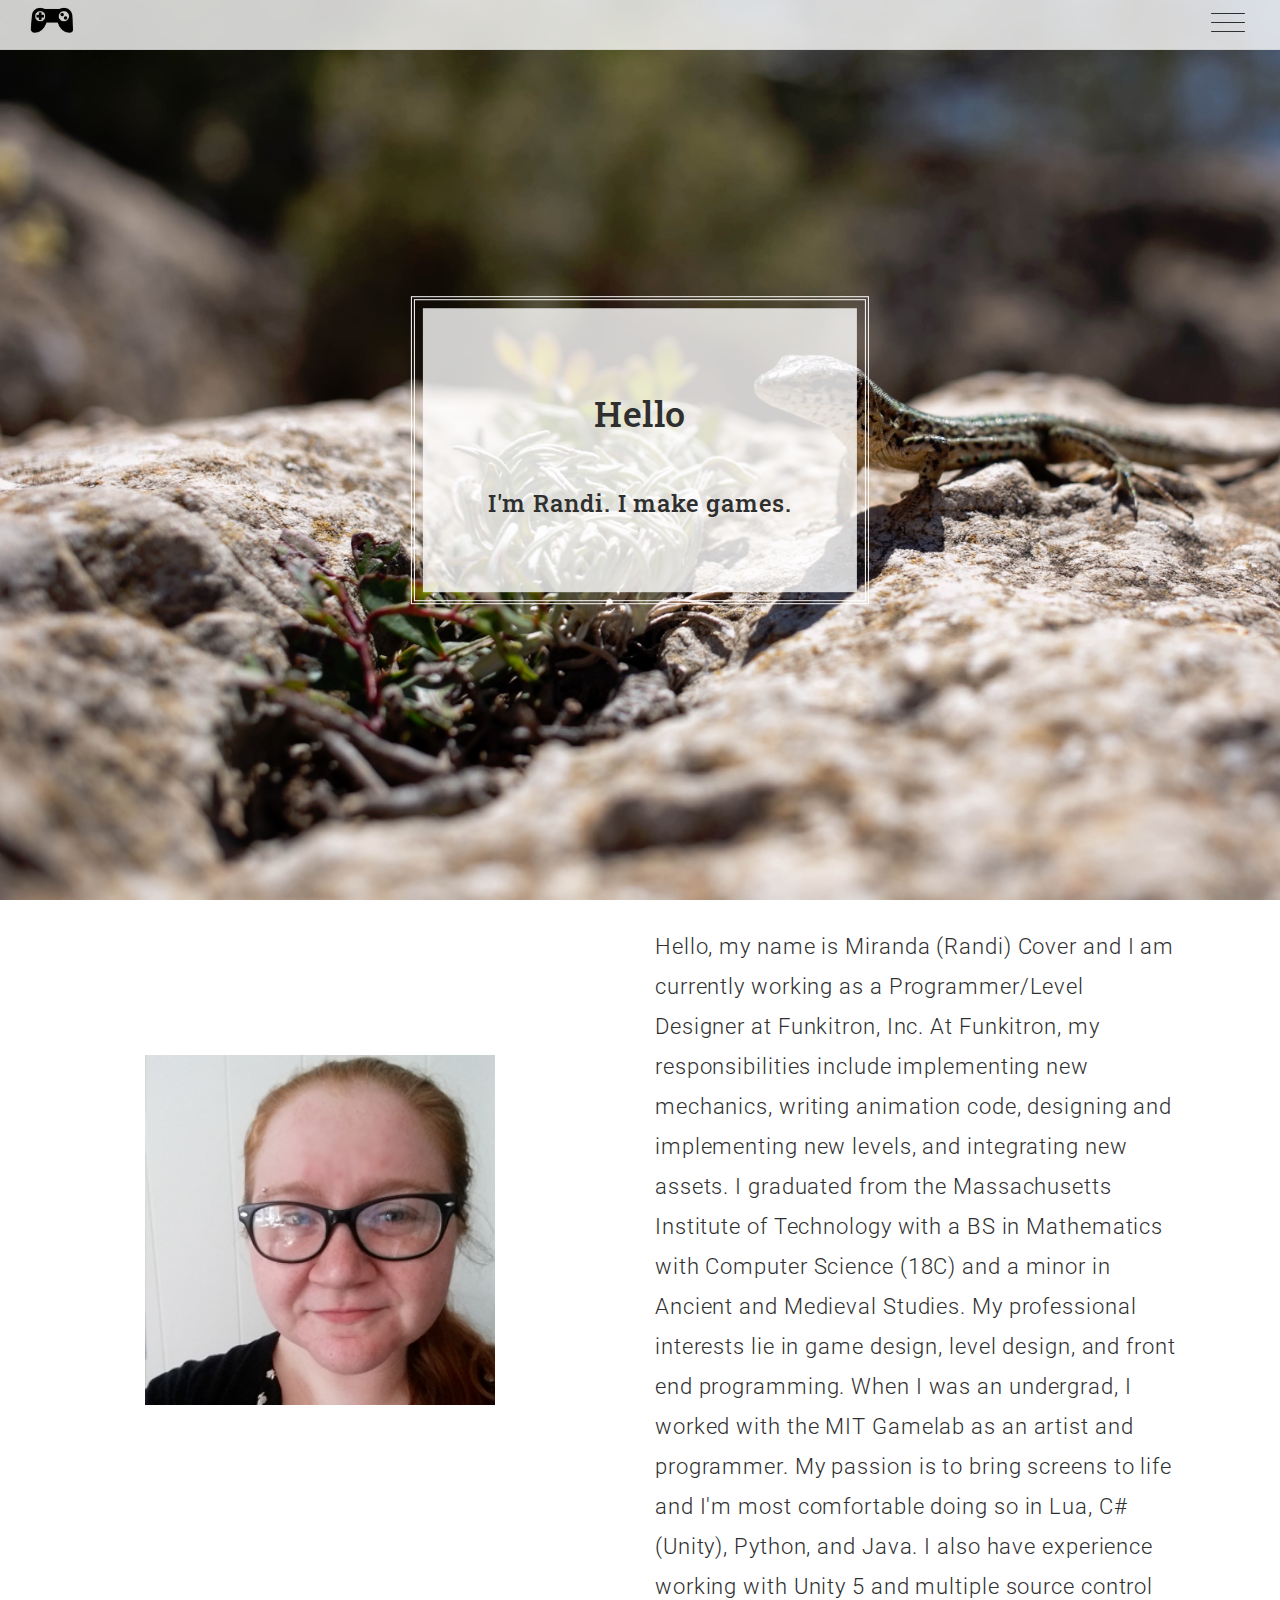
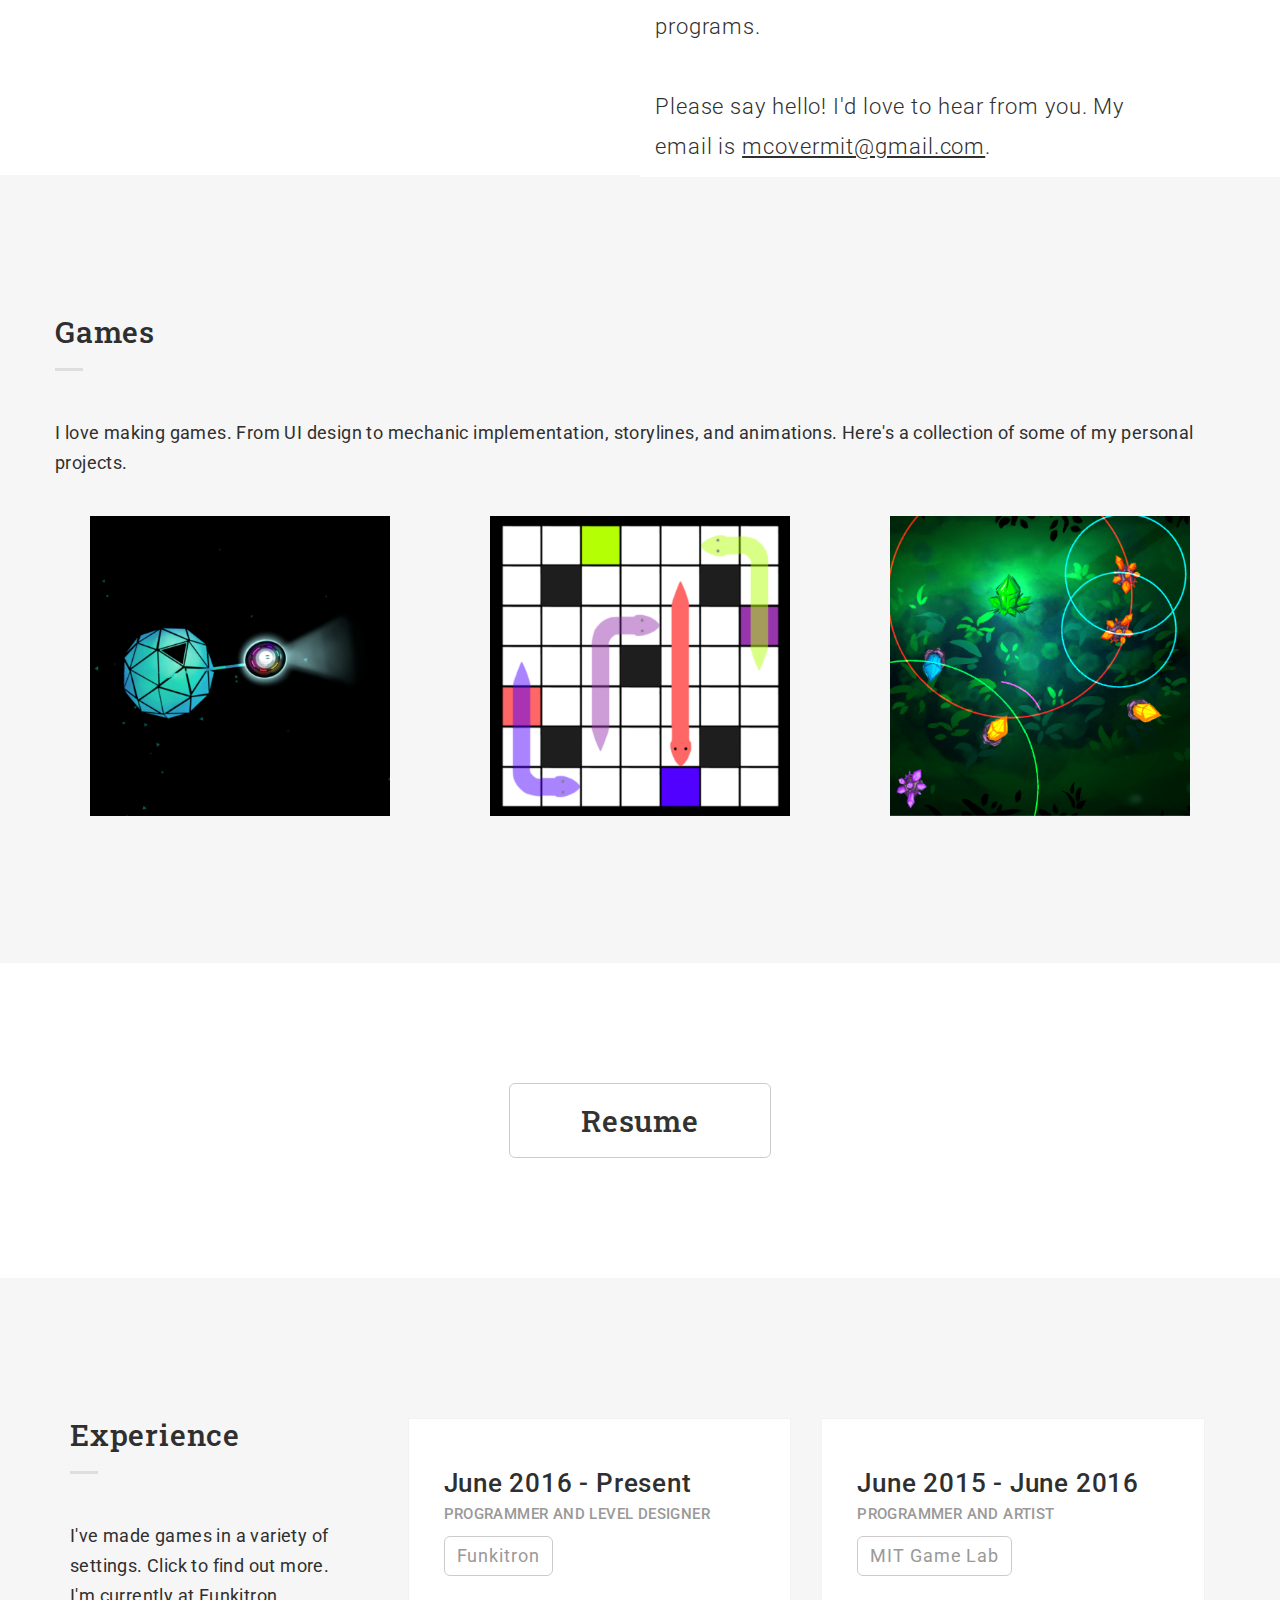
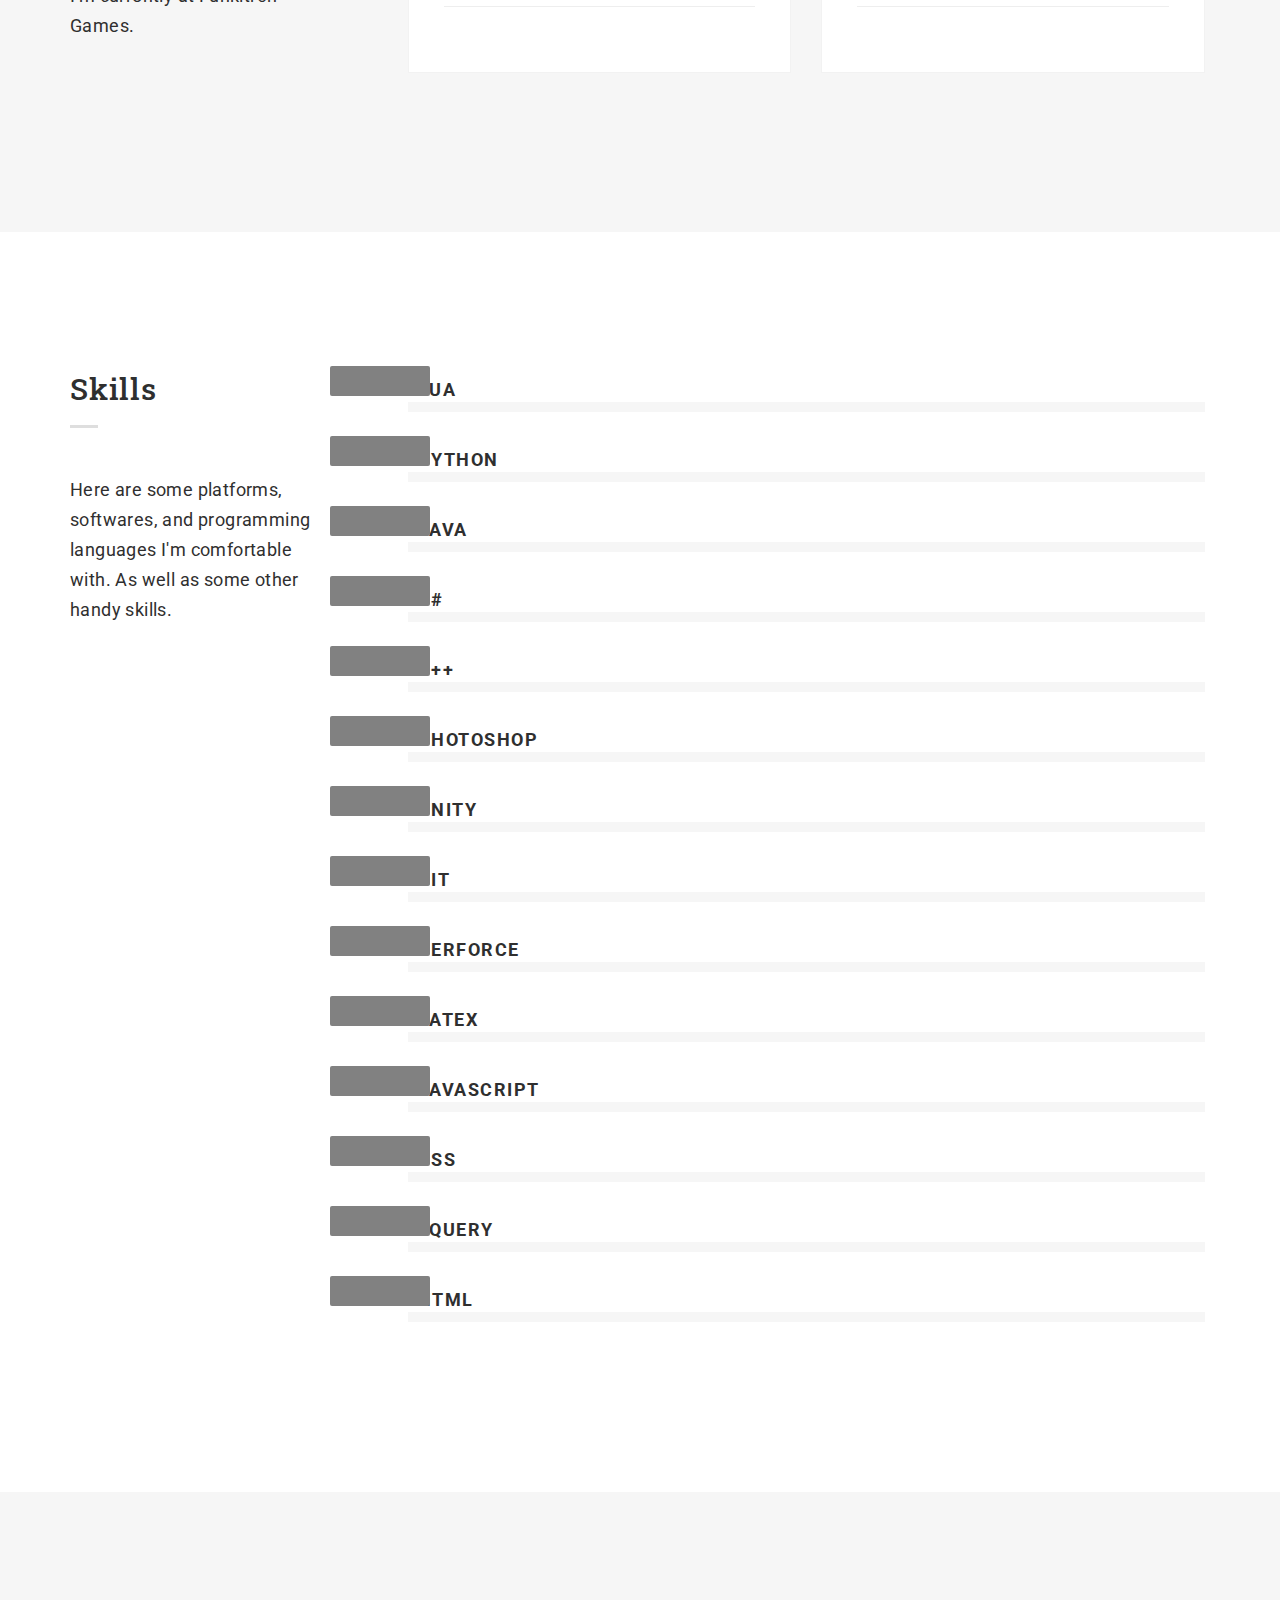
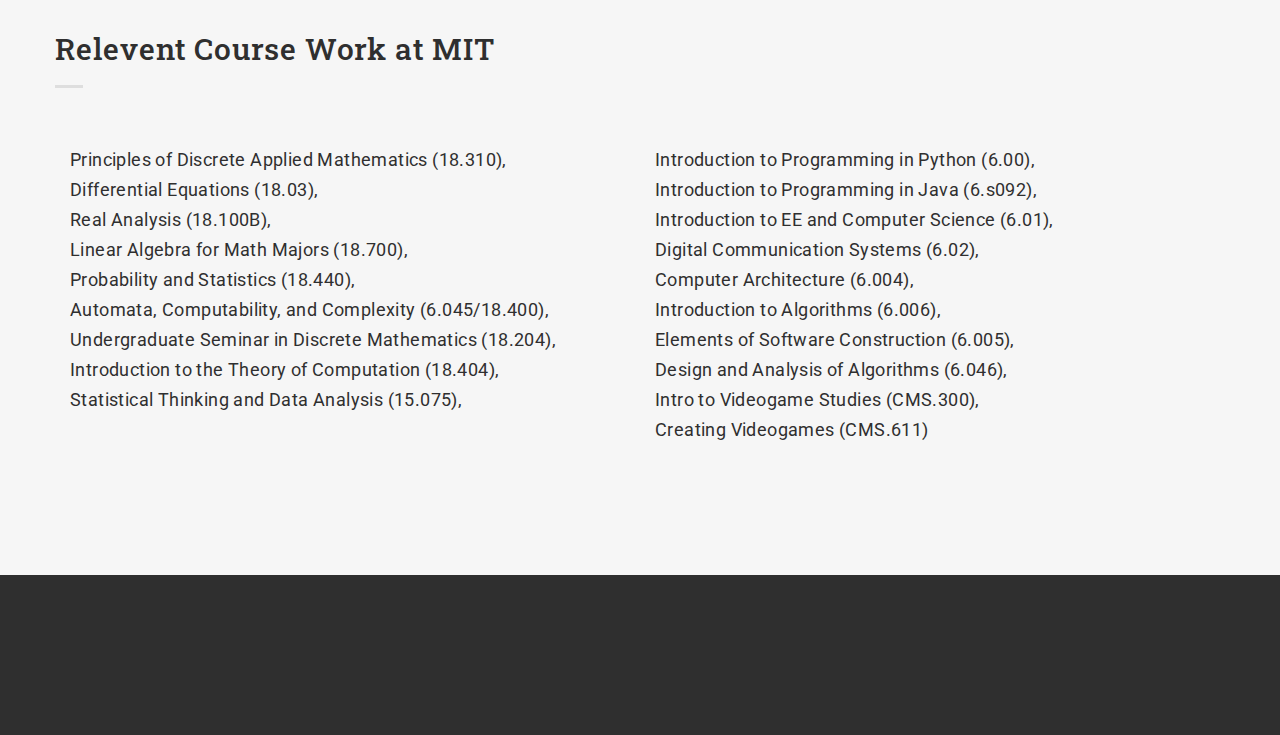
==== commit 753df737: "Fixed wording and updated resume" ====
--- a/index.html
+++ b/index.html
@@ -120,7 +120,7 @@
                           <span>Games</span>
                         </h3>
                         <p class="content-detail">
-                          I love making games. From UI design to mechanics, storylines, and animations. Here's a collection
+                          I love making games. From UI design to mechanic implementation, storylines, and animations. Here's a collection
                           of some of my personal projects.
                         </p>
                       </div>
